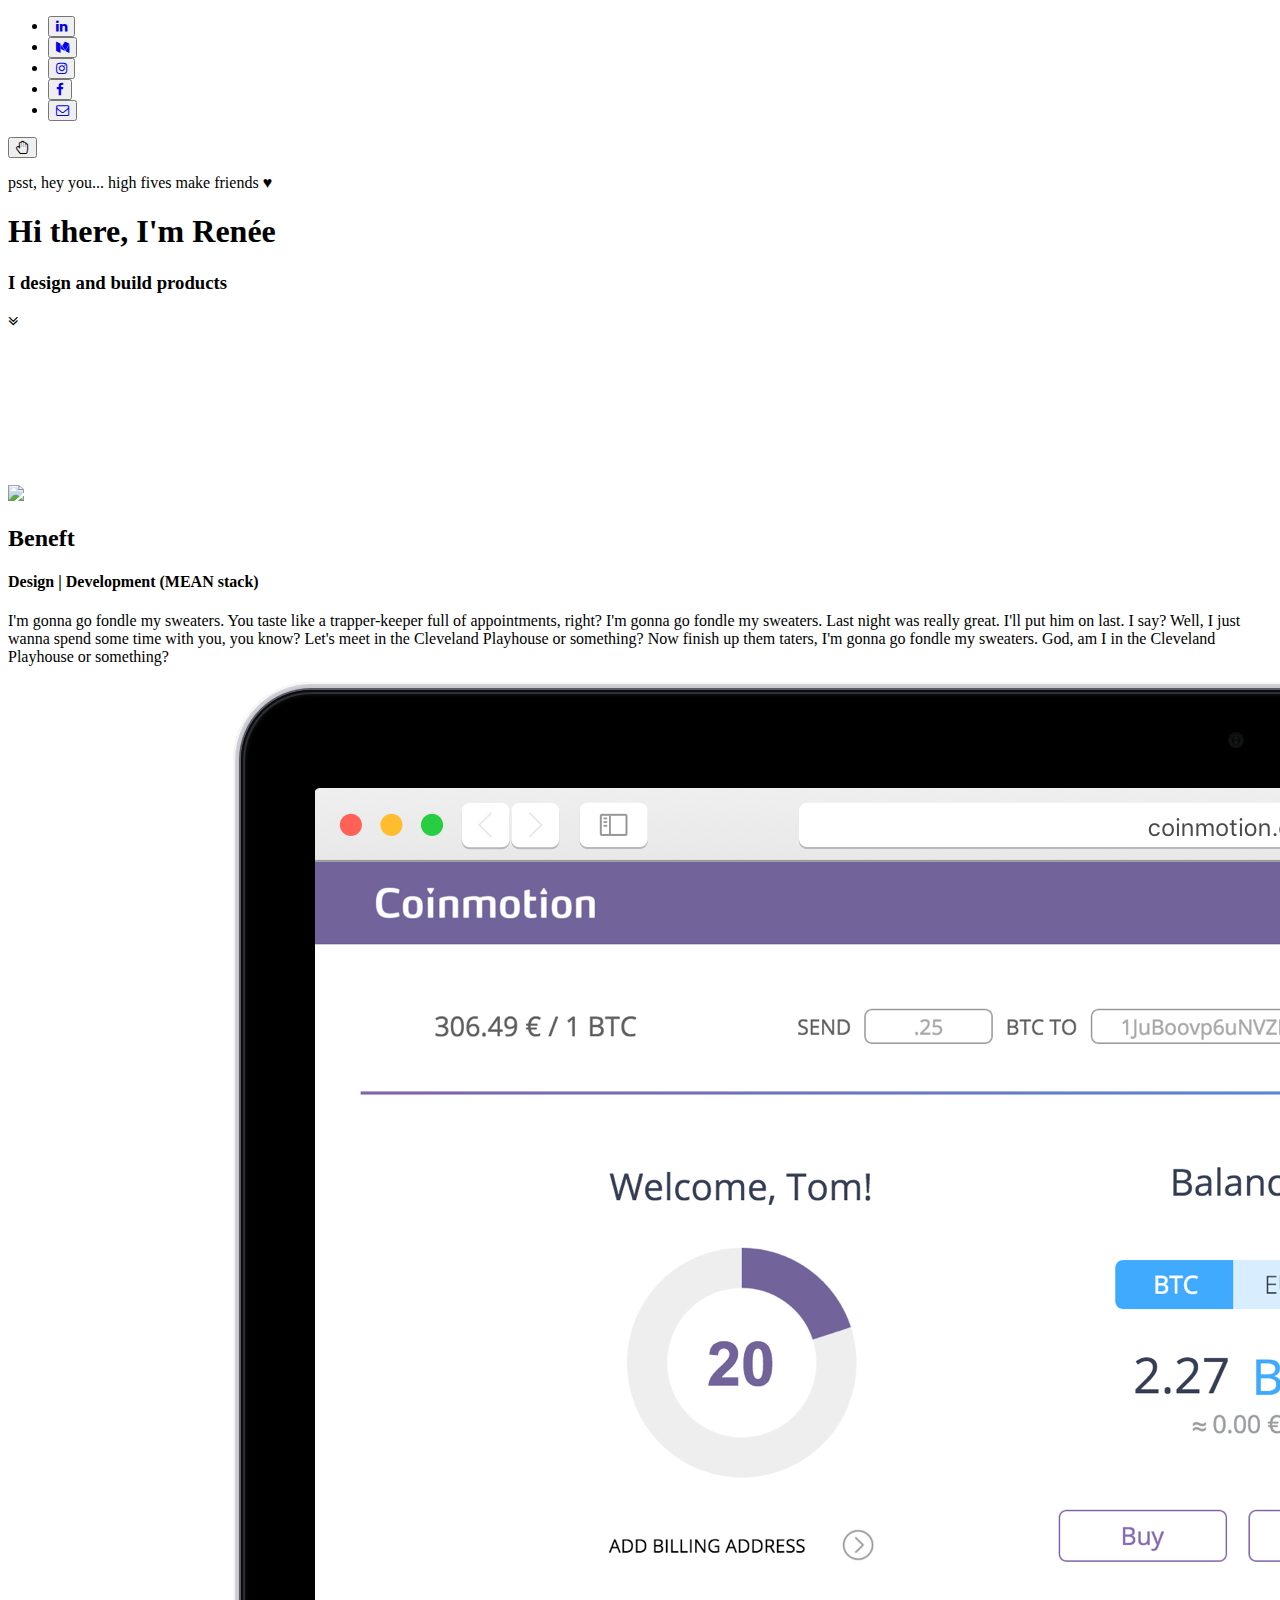
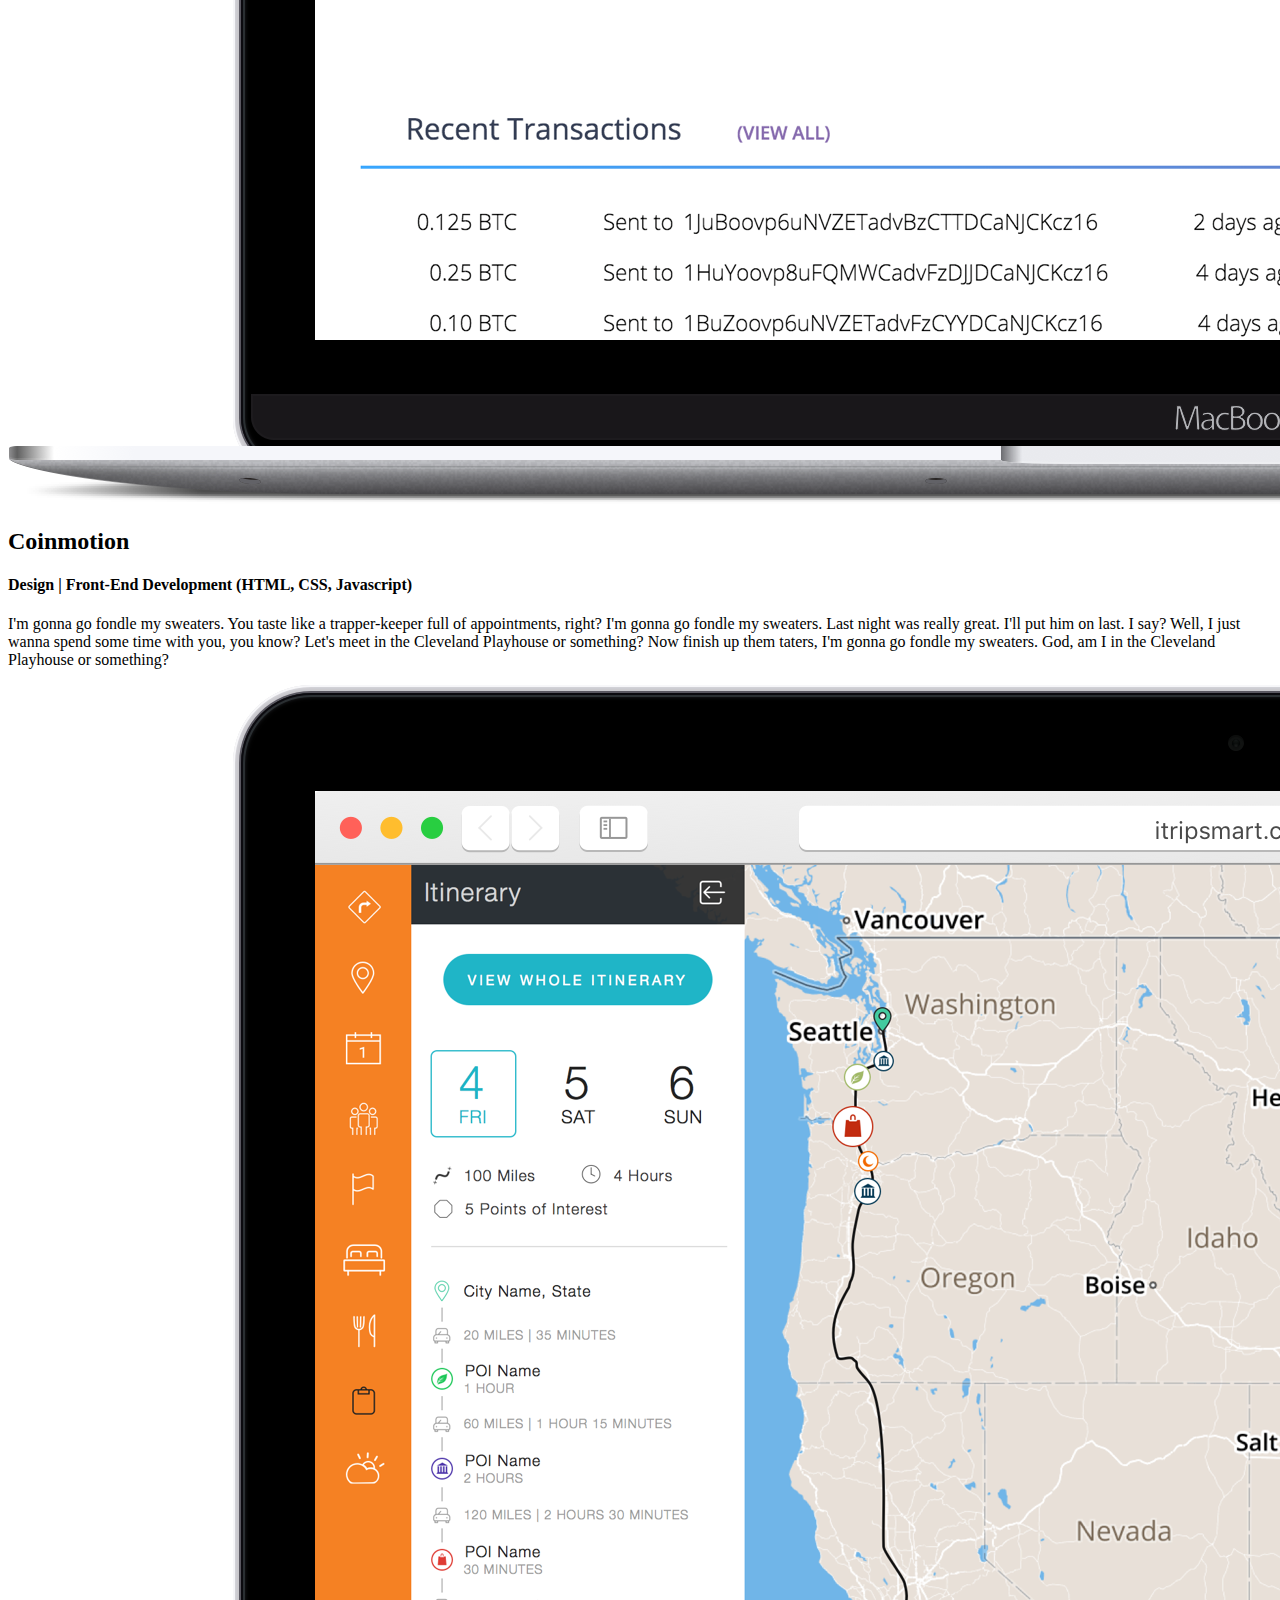
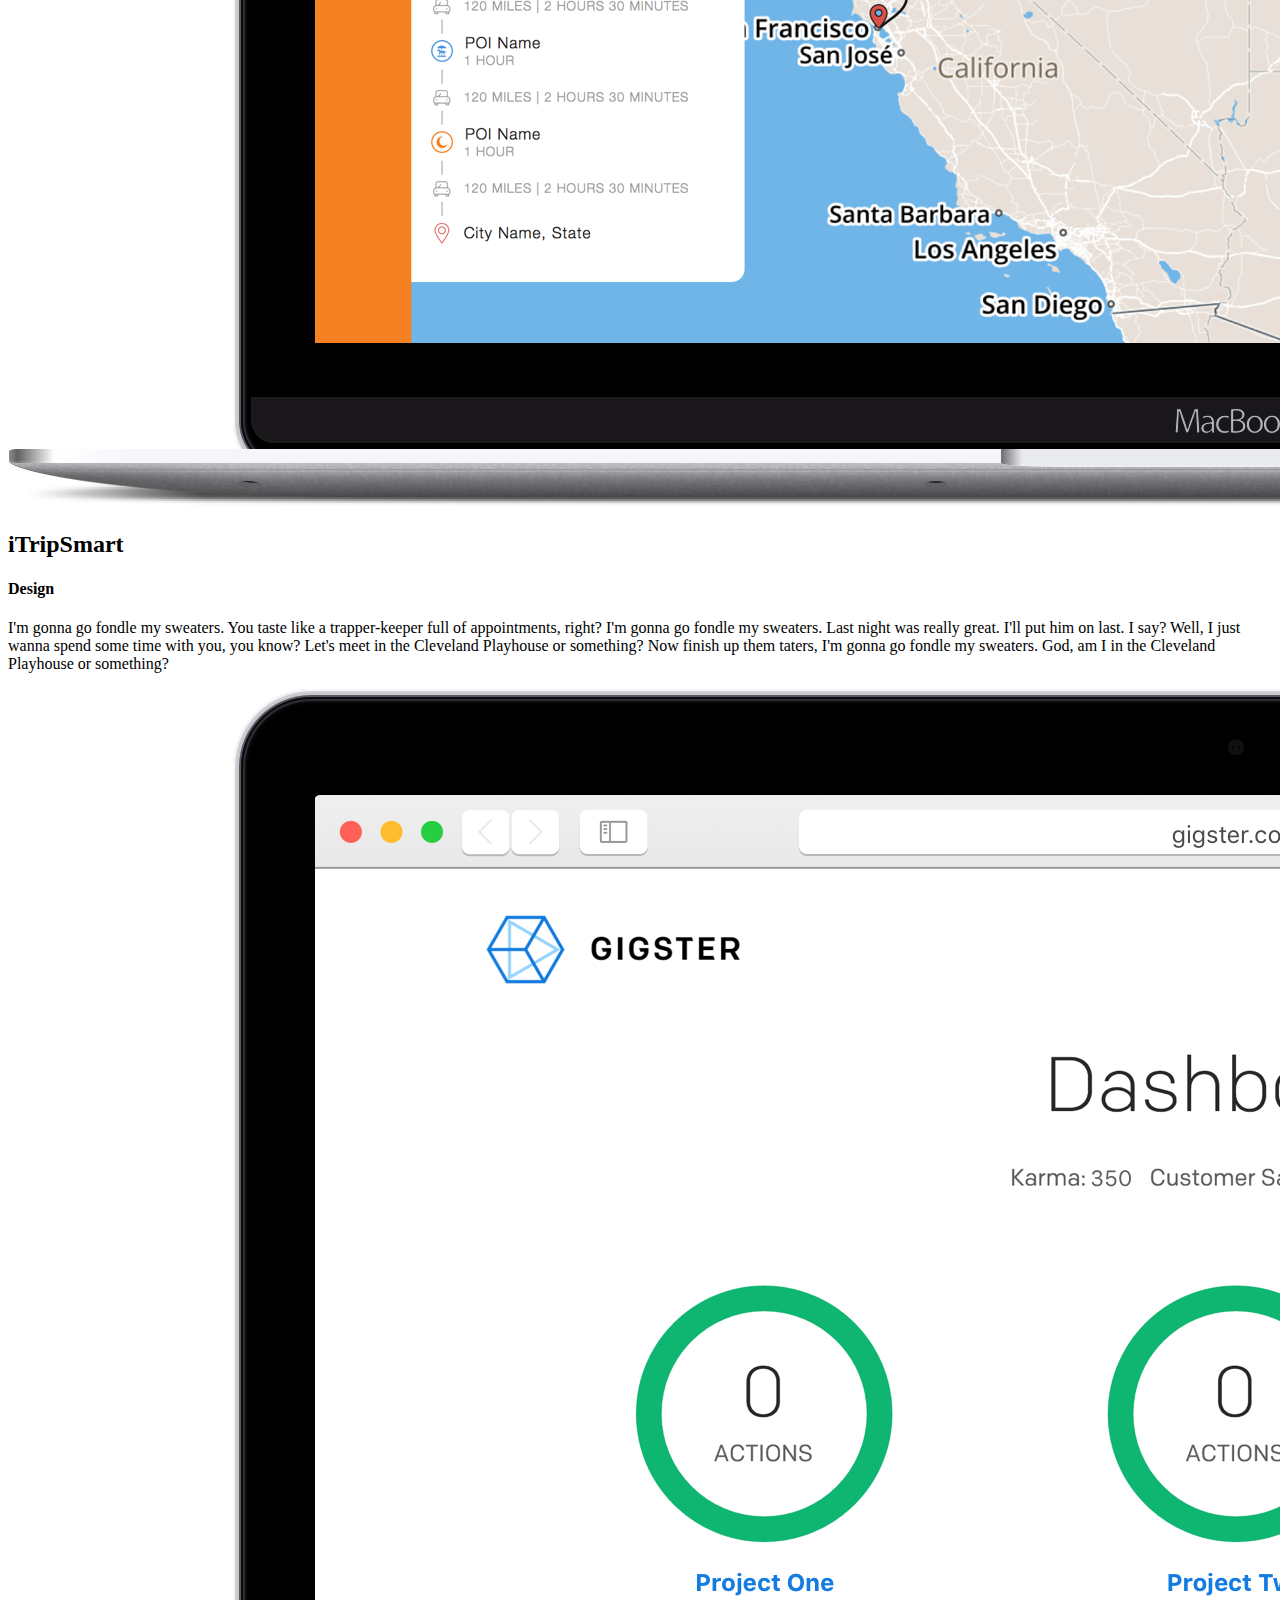
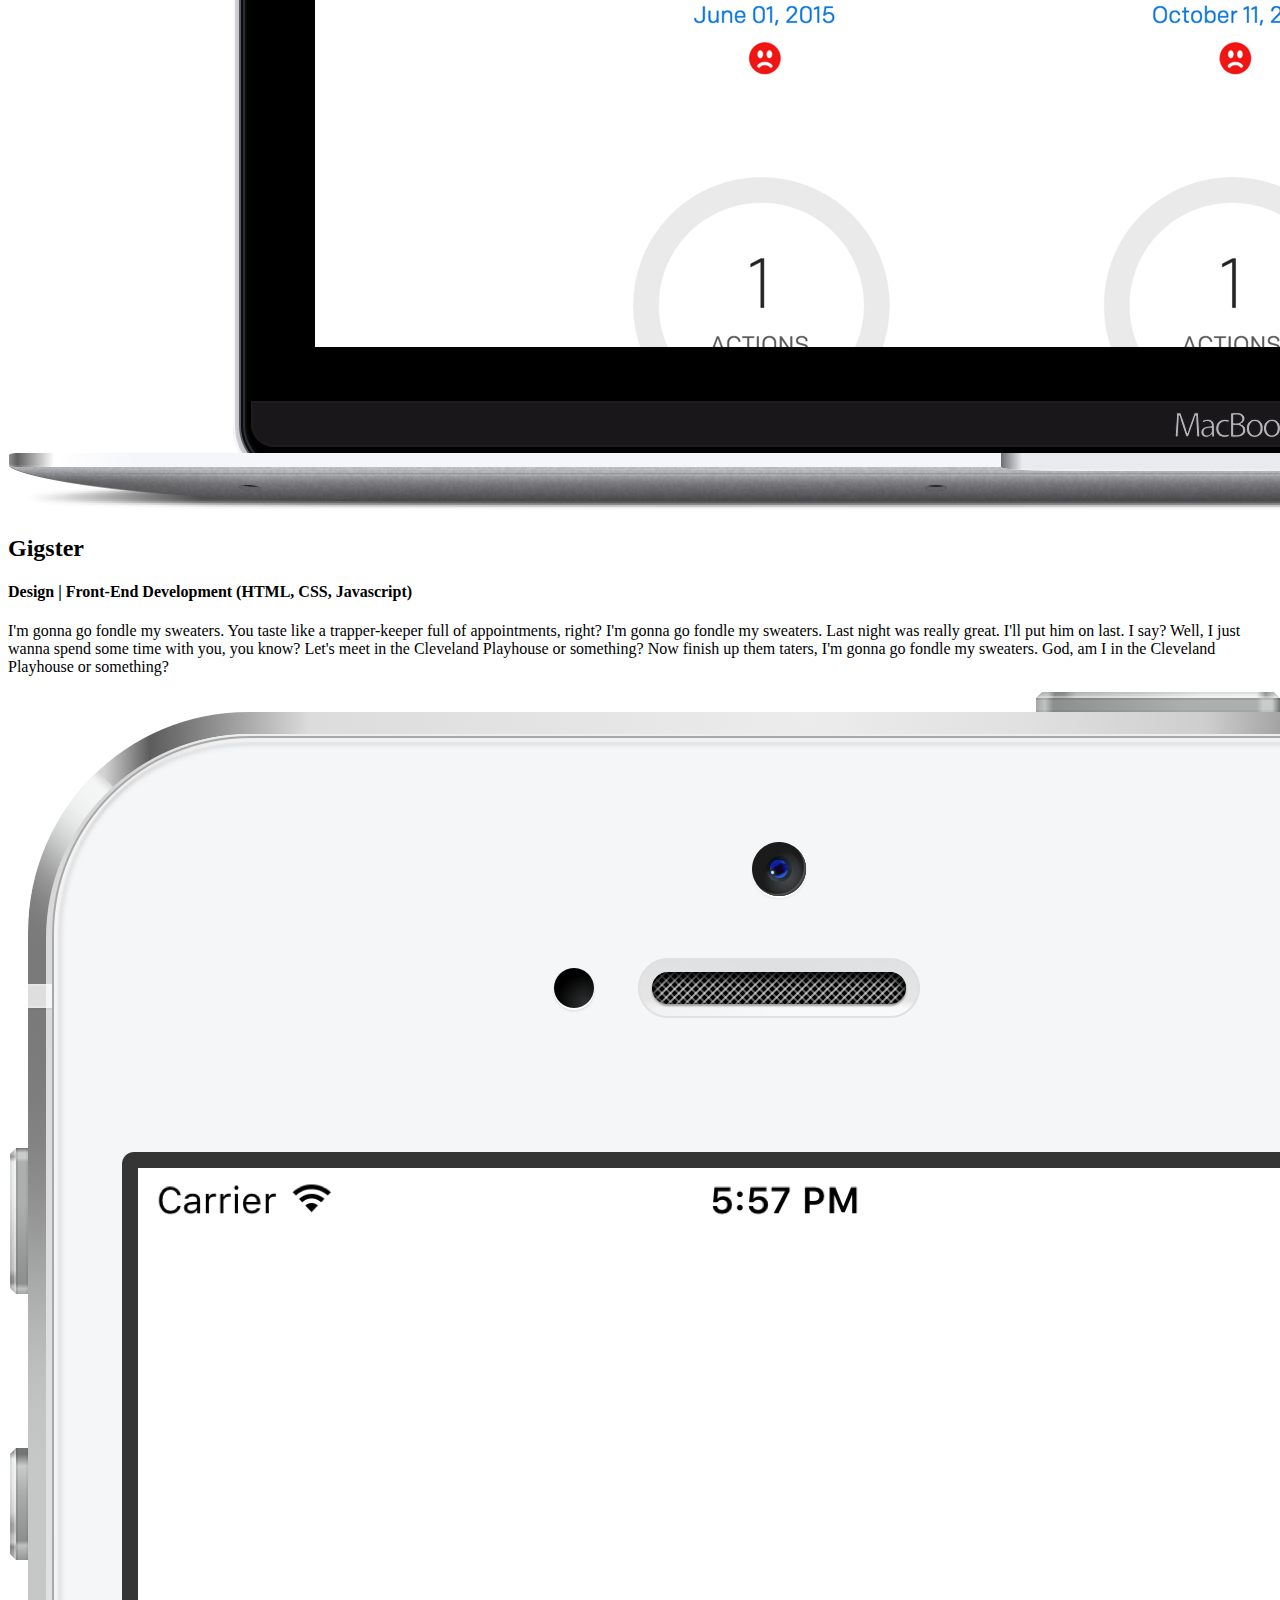
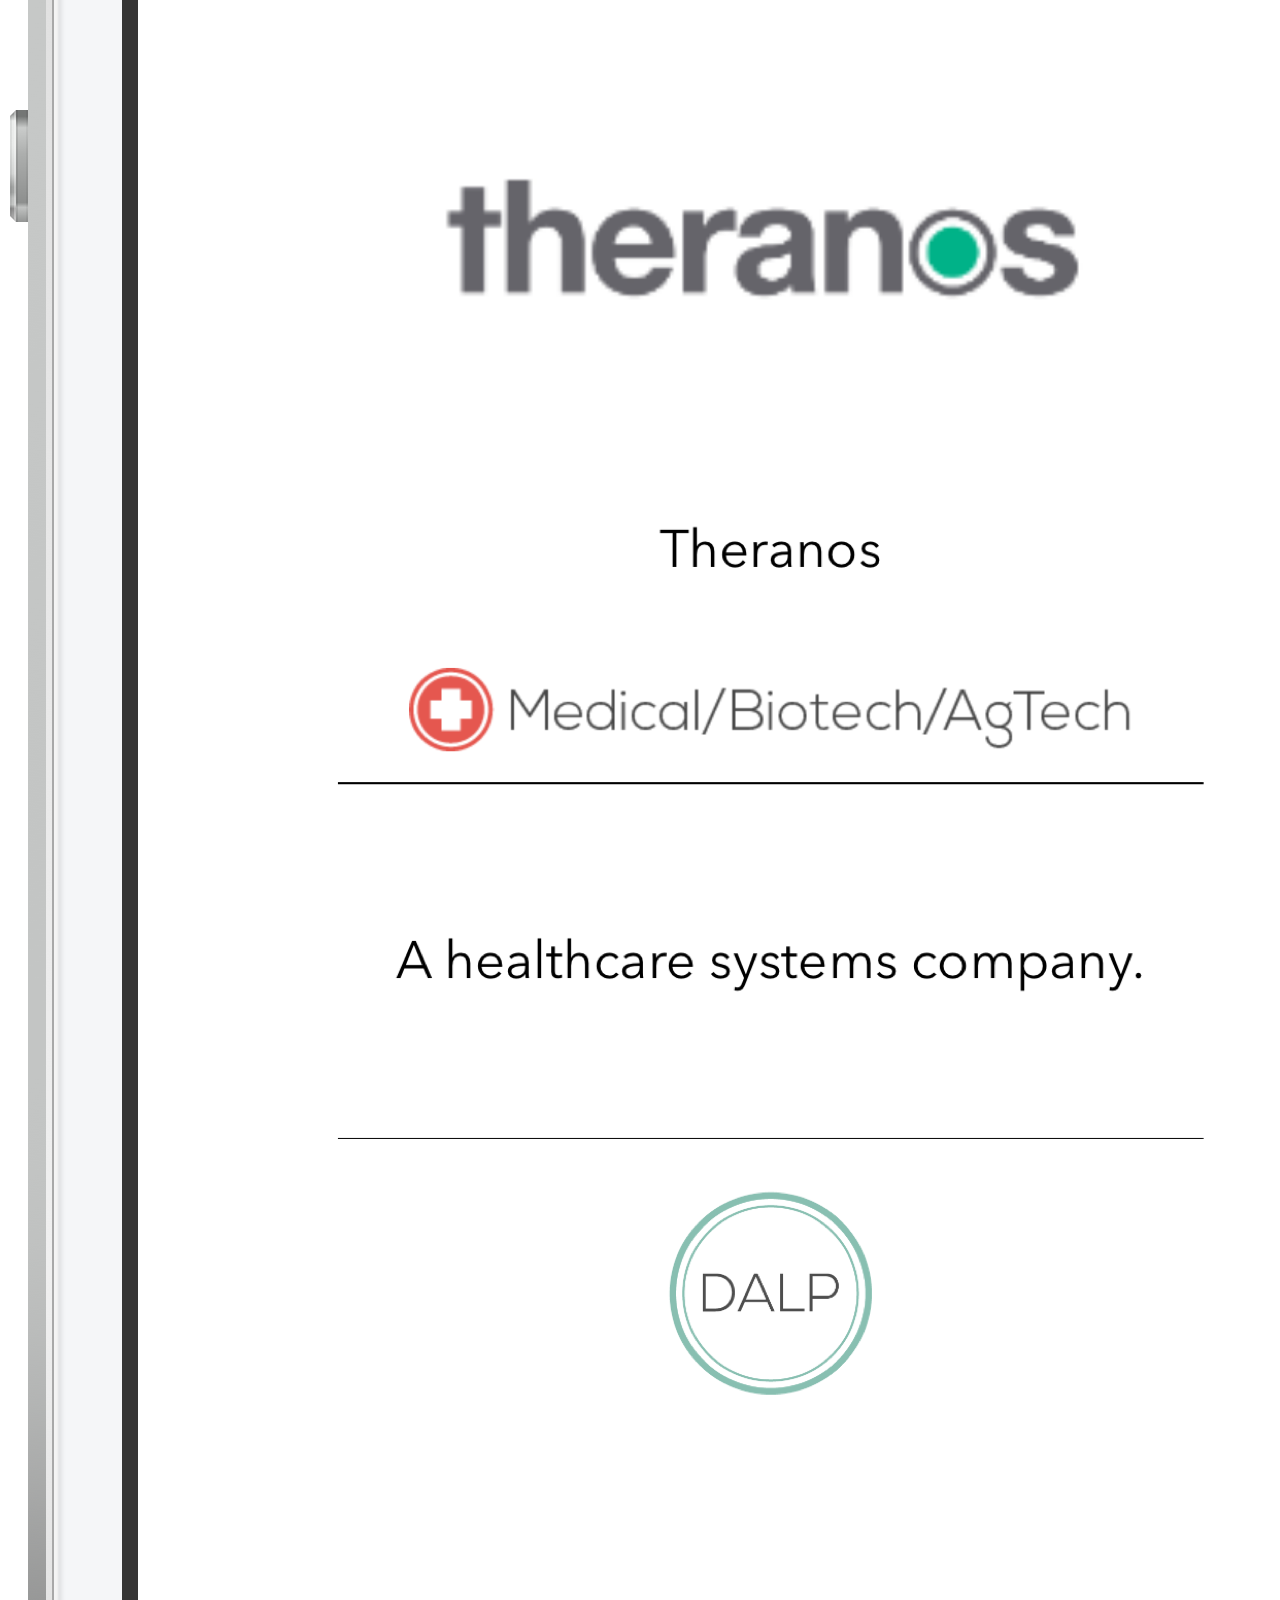
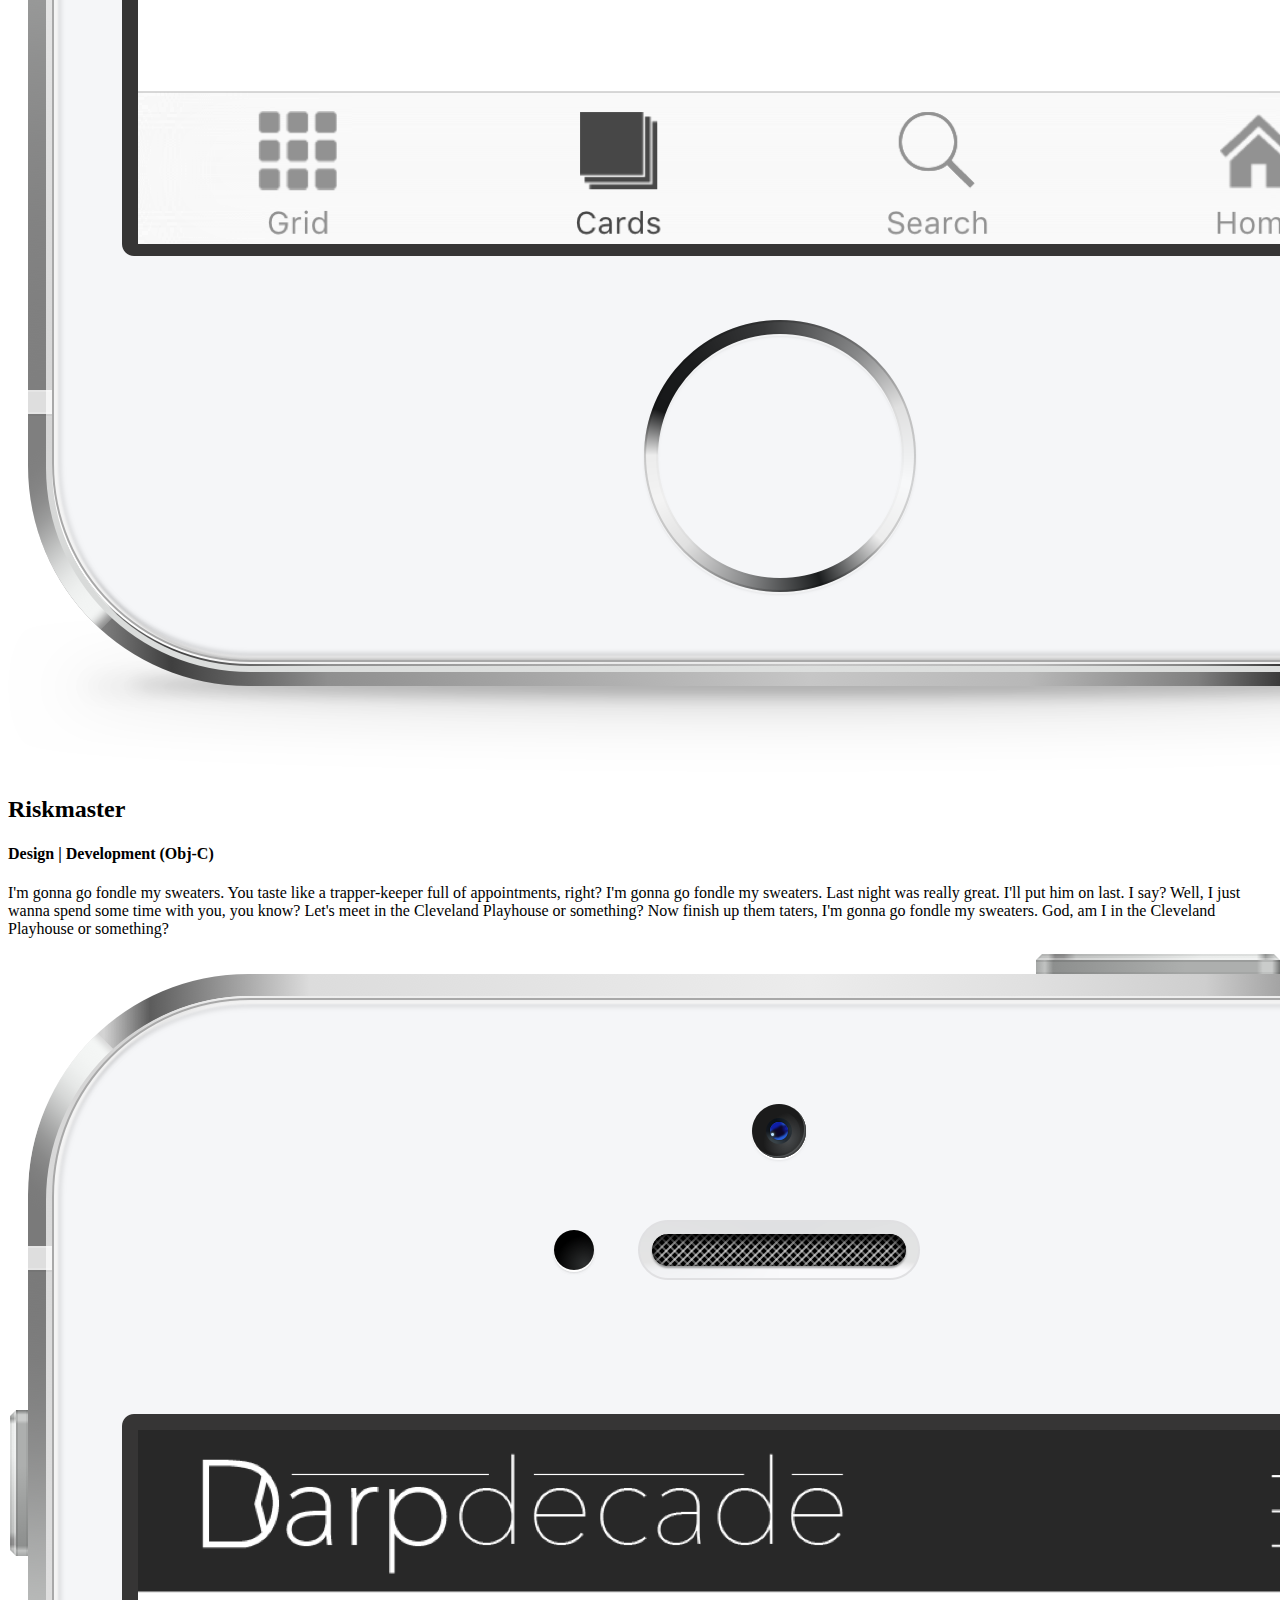
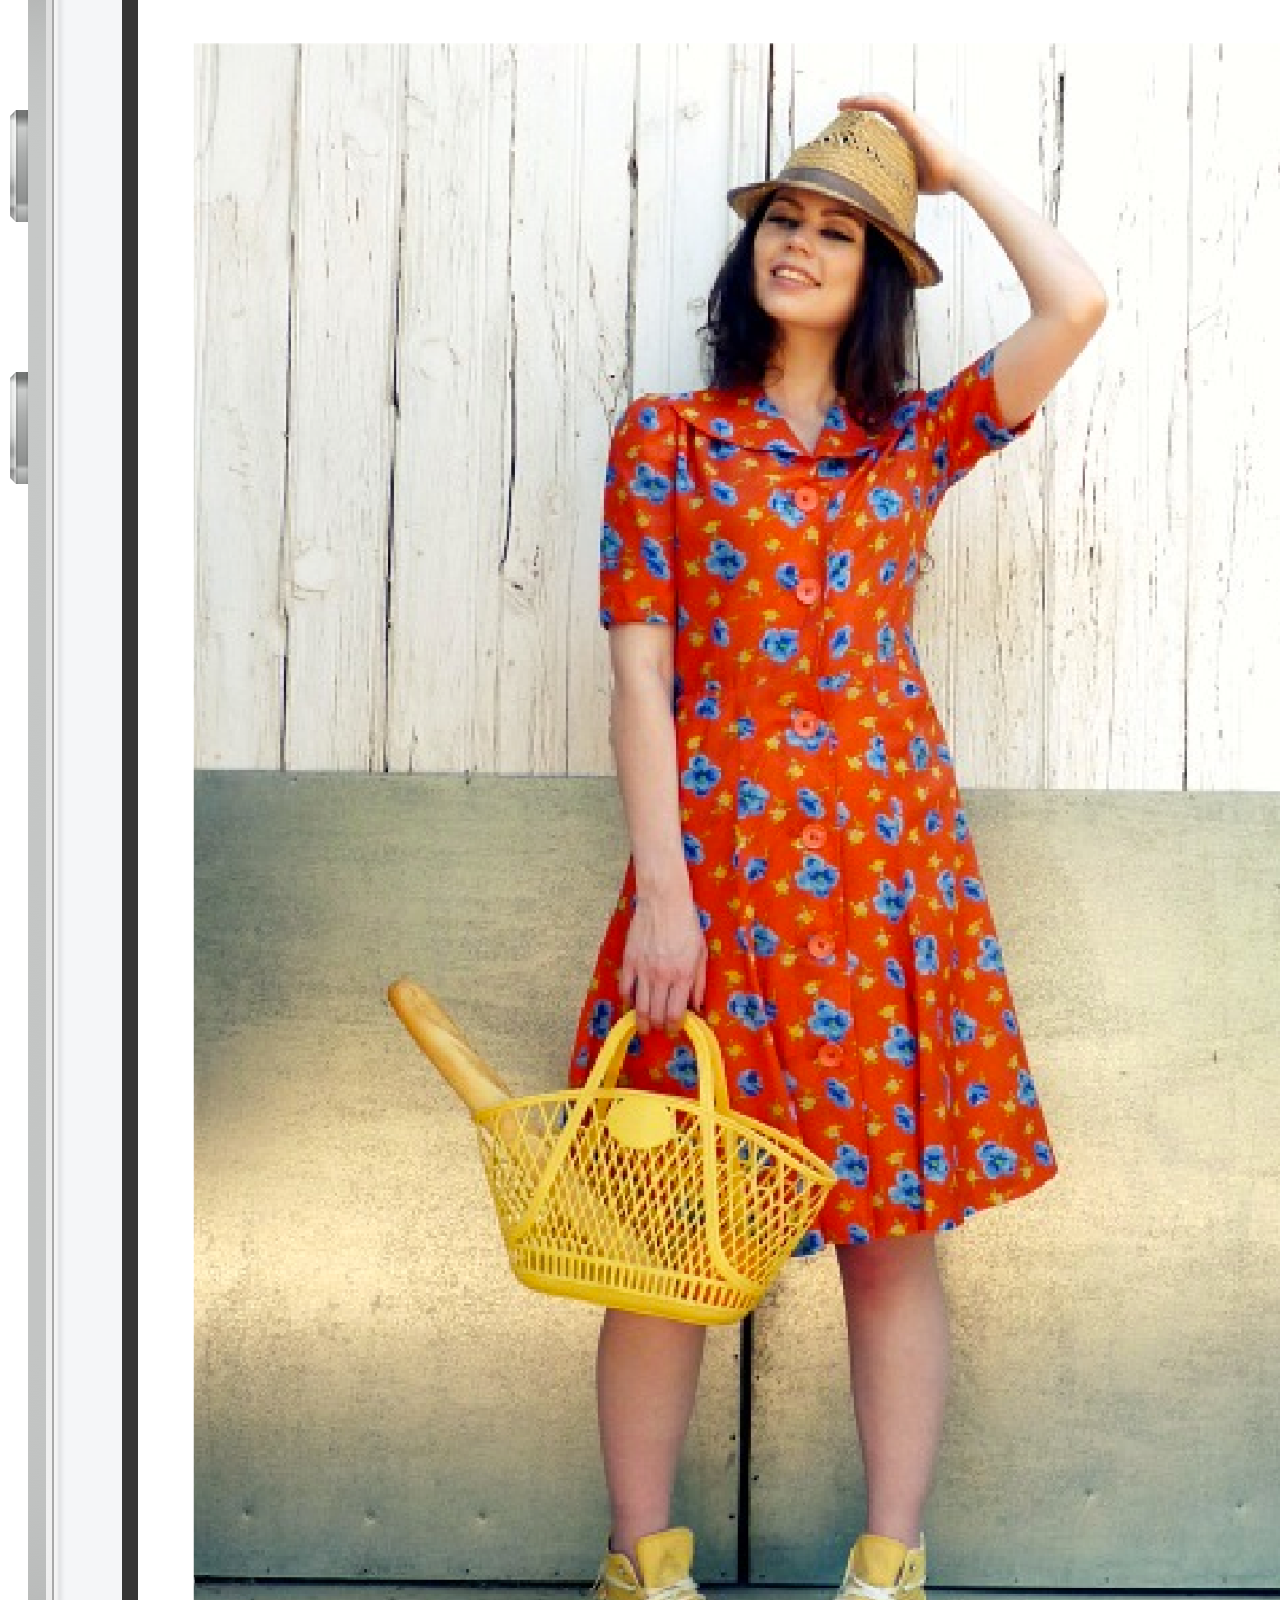
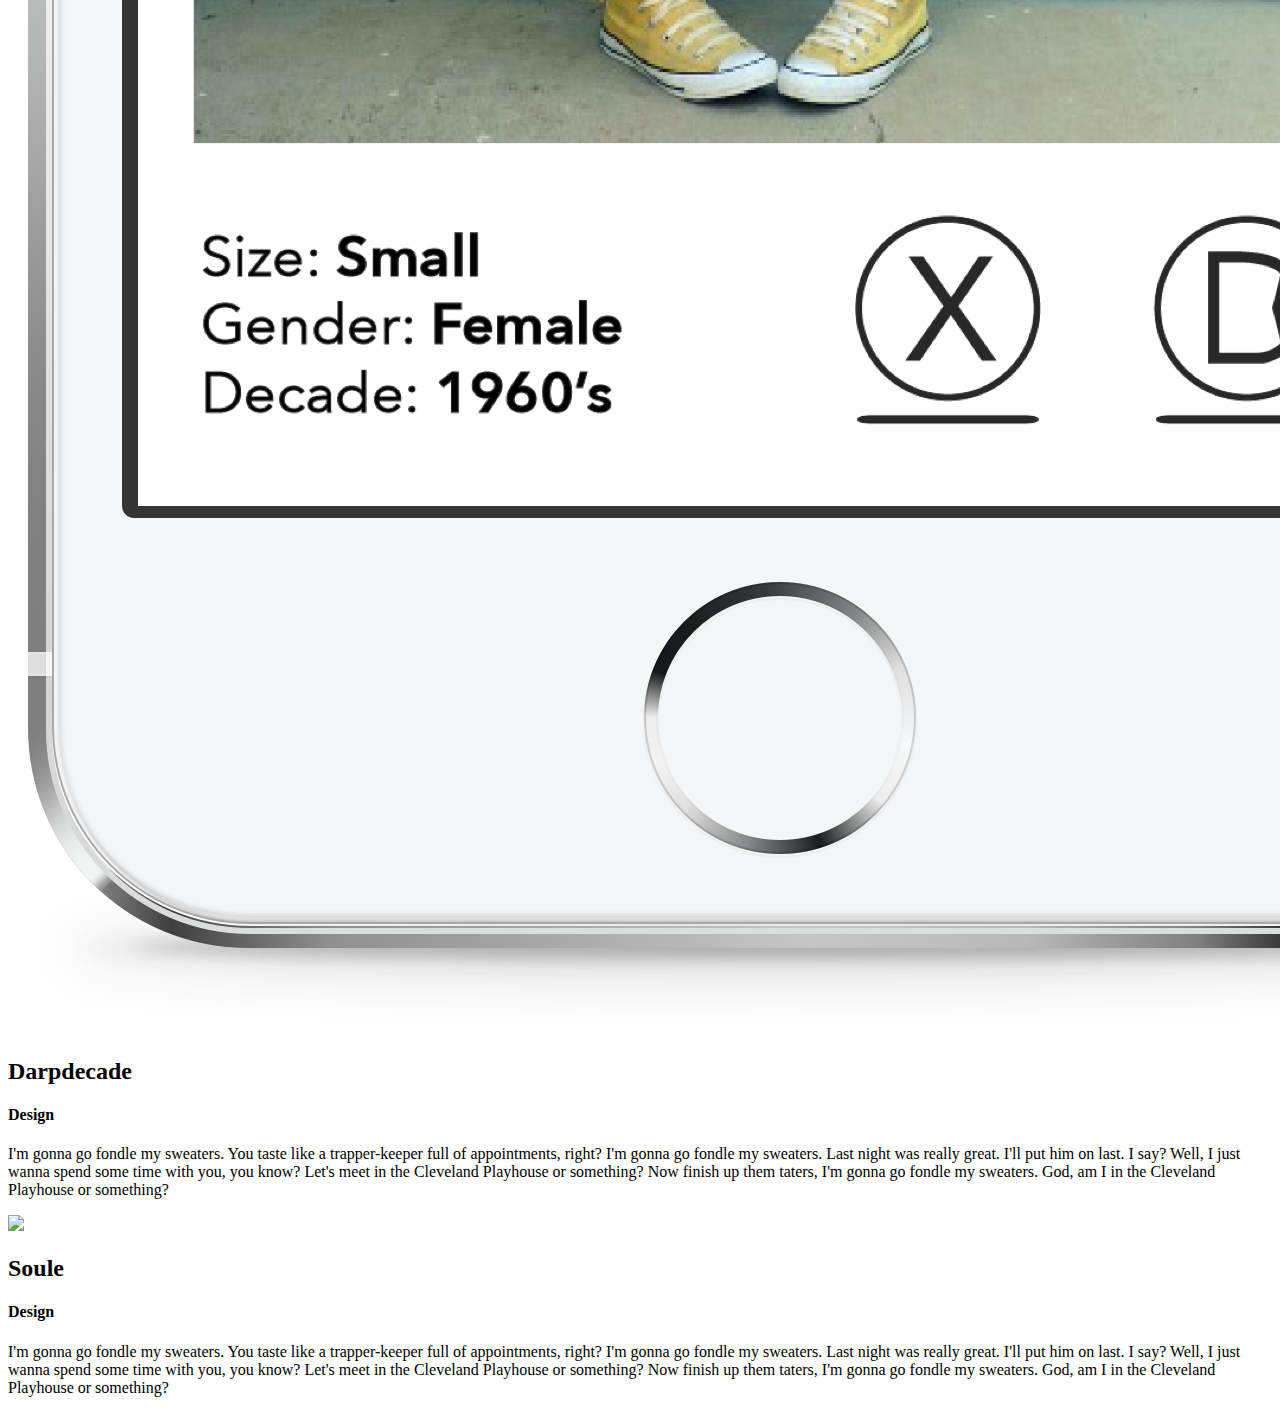
==== index.html @ 41598348 "content images" ====
<!DOCTYPE html>
<html>

<head>
  <meta charset="utf-8">
  <title>Renée Padgham</title>
  <link rel="stylesheet" type="text/css" href="slick/slick.css"/>
  <link rel="stylesheet" type="text/css" href="slick/slick-theme.css"/>
  <link rel="stylesheet" href="https://maxcdn.bootstrapcdn.com/font-awesome/4.5.0/css/font-awesome.min.css">
	<link rel="stylesheet" type="text/css" href="fonts/vicons/vicons-font.css" />
  <link rel="stylesheet" type="text/css" href="css/style.css"/>
</head>

<body>
  <section class="about">
  <div class="menu">
  <div class="menu-wrapper">
    <ul class="menu-items">
      <li class="menu-item">
        <button class="menu-item-button">
          <a href="https://www.linkedin.com/in/reneepadgham" target="_blank">
          <i class="menu-item-icon fa fa-linkedin"></i>
          </a>
        </button>
        <div class="menu-item-bounce"></div>
      </li>
      <li class="menu-item">
        <button class="menu-item-button">
          <a href="https://medium.com/@reneepadgham" target="_blank">
          <i class="menu-item-icon fa fa-medium"></i>
          </a>
        </button>
        <div class="menu-item-bounce"></div>
      </li>
      <li class="menu-item">
        <button class="menu-item-button">
          <a href="https://www.instagram.com/reneepadgham/" target="_blank">
          <i class="menu-item-icon fa fa-instagram"></i>
          </a>
        </button>
        <div class="menu-item-bounce"></div>
      </li>
      <li class="menu-item">
        <button class="menu-item-button">
          <a href="https://www.facebook.com/reneepadgham" target="_blank">
          <i class="menu-item-icon fa fa-facebook"></i>
          </a>
        </button>
        <div class="menu-item-bounce"></div>
      </li>
      <li class="menu-item">
        <button class="menu-item-button">
          <a href="mailto:renee@padgham.com">
          <i class="menu-item-icon fa fa-envelope-o"></i>
          </a>
        </button>
        <div class="menu-item-bounce"></div>
      </li>
    </ul>
    <button class="menu-toggle-button" title="High fives are fun">
      <i class="fa fa-hand-paper-o menu-toggle-icon"></i>
    </button>
  </div>
  </div>
  <div>
    <p class="tip">
      psst, hey you... high fives make friends &hearts;
    </p>
  </div>
  <div class="hello">
    <h1>Hi there, I'm <b>Renée</b></h1>
    <h3>I design and build products</h3>
    <i class="fa fa-angle-double-down scroll"></i>
  </div>

  <svg xmlns="http://www.w3.org/2000/svg" version="1.1" width="800">
    <defs>
      <filter id="goo">
        <feGaussianBlur in="SourceGraphic" stdDeviation="10" result="blur" />
        <feColorMatrix in="blur" mode="matrix" values="1 0 0 0 0  0 1 0 0 0  0 0 1 0 0  0 0 0 19 -9" result="goo" />
        <feComposite in="SourceGraphic" in2="goo" operator="atop"/>
      </filter>
    </defs>
  </svg>
  </section>

  <section class="work">

    <div class="projects">
      <div>
        <img src="img/Macbook-Silver.png" class="macbook">
        <div class="project-details">
          <h2>Beneft</h2>
          <h4>Design | Development (MEAN stack)</h4>
          <p>
            I'm gonna go fondle my sweaters. You taste like a trapper-keeper full of appointments, right? I'm gonna go fondle my sweaters. Last night was really great. I'll put him on last.

            I say? Well, I just wanna spend some time with you, you know? Let's meet in the Cleveland Playhouse or something? Now finish up them taters, I'm gonna go fondle my sweaters. God, am I in the Cleveland Playhouse or something?
          </p>
        </div>
      </div>

      <div>
        <img src="img/coinmotion.png" class="macbook"/>
        <div class="project-details">
          <h2>Coinmotion</h2>
          <h4>Design | Front-End Development (HTML, CSS, Javascript)</h4>
          <p>
            I'm gonna go fondle my sweaters. You taste like a trapper-keeper full of appointments, right? I'm gonna go fondle my sweaters. Last night was really great. I'll put him on last.

            I say? Well, I just wanna spend some time with you, you know? Let's meet in the Cleveland Playhouse or something? Now finish up them taters, I'm gonna go fondle my sweaters. God, am I in the Cleveland Playhouse or something?
          </p>
        </div>
      </div>

      <div>
        <img src="img/itripsmart.png" class="macbook">
        <div class="project-details">
          <h2>iTripSmart</h2>
          <h4>Design</h4>
          <p>
            I'm gonna go fondle my sweaters. You taste like a trapper-keeper full of appointments, right? I'm gonna go fondle my sweaters. Last night was really great. I'll put him on last.

            I say? Well, I just wanna spend some time with you, you know? Let's meet in the Cleveland Playhouse or something? Now finish up them taters, I'm gonna go fondle my sweaters. God, am I in the Cleveland Playhouse or something?
          </p>
        </div>
      </div>

      <div>
        <img src="img/gigster.png" class="macbook">
        <div class="project-details">
          <h2>Gigster</h2>
          <h4>Design | Front-End Development (HTML, CSS, Javascript)</h4>
          <p>
            I'm gonna go fondle my sweaters. You taste like a trapper-keeper full of appointments, right? I'm gonna go fondle my sweaters. Last night was really great. I'll put him on last.

            I say? Well, I just wanna spend some time with you, you know? Let's meet in the Cleveland Playhouse or something? Now finish up them taters, I'm gonna go fondle my sweaters. God, am I in the Cleveland Playhouse or something?
          </p>
        </div>
      </div>

      <div>
        <img src="img/riskmaster.png" class="iphone">
        <div class="project-details">
          <h2>Riskmaster</h2>
          <h4>Design | Development (Obj-C)</h4>
          <p>
            I'm gonna go fondle my sweaters. You taste like a trapper-keeper full of appointments, right? I'm gonna go fondle my sweaters. Last night was really great. I'll put him on last.

            I say? Well, I just wanna spend some time with you, you know? Let's meet in the Cleveland Playhouse or something? Now finish up them taters, I'm gonna go fondle my sweaters. God, am I in the Cleveland Playhouse or something?
          </p>
        </div>
      </div>

      <div>
        <img src="img/darpdecade.png" class="iphone">
        <div class="project-details">
          <h2>Darpdecade</h2>
          <h4>Design</h4>
          <p>
            I'm gonna go fondle my sweaters. You taste like a trapper-keeper full of appointments, right? I'm gonna go fondle my sweaters. Last night was really great. I'll put him on last.

            I say? Well, I just wanna spend some time with you, you know? Let's meet in the Cleveland Playhouse or something? Now finish up them taters, I'm gonna go fondle my sweaters. God, am I in the Cleveland Playhouse or something?
          </p>
        </div>
      </div>

      <div>
        <img src="img/iphone.png" class="iphone">
        <div class="project-details">
          <h2>Soule</h2>
          <h4>Design</h4>
          <p>
            I'm gonna go fondle my sweaters. You taste like a trapper-keeper full of appointments, right? I'm gonna go fondle my sweaters. Last night was really great. I'll put him on last.

            I say? Well, I just wanna spend some time with you, you know? Let's meet in the Cleveland Playhouse or something? Now finish up them taters, I'm gonna go fondle my sweaters. God, am I in the Cleveland Playhouse or something?
          </p>
        </div>
      </div>


    </div>

  </section>

  <script type="text/javascript" src="https://code.jquery.com/jquery-1.12.0.js"></script>
  <script type="text/javascript" src="slick/slick.min.js"></script>
  <script type="text/javascript" src="js/TweenMax.min.js"></script>
  <script type="text/javascript" src="js/menu.js"></script>
  <script type="text/javascript" src="js/main.js"></script>

</body>

</html>
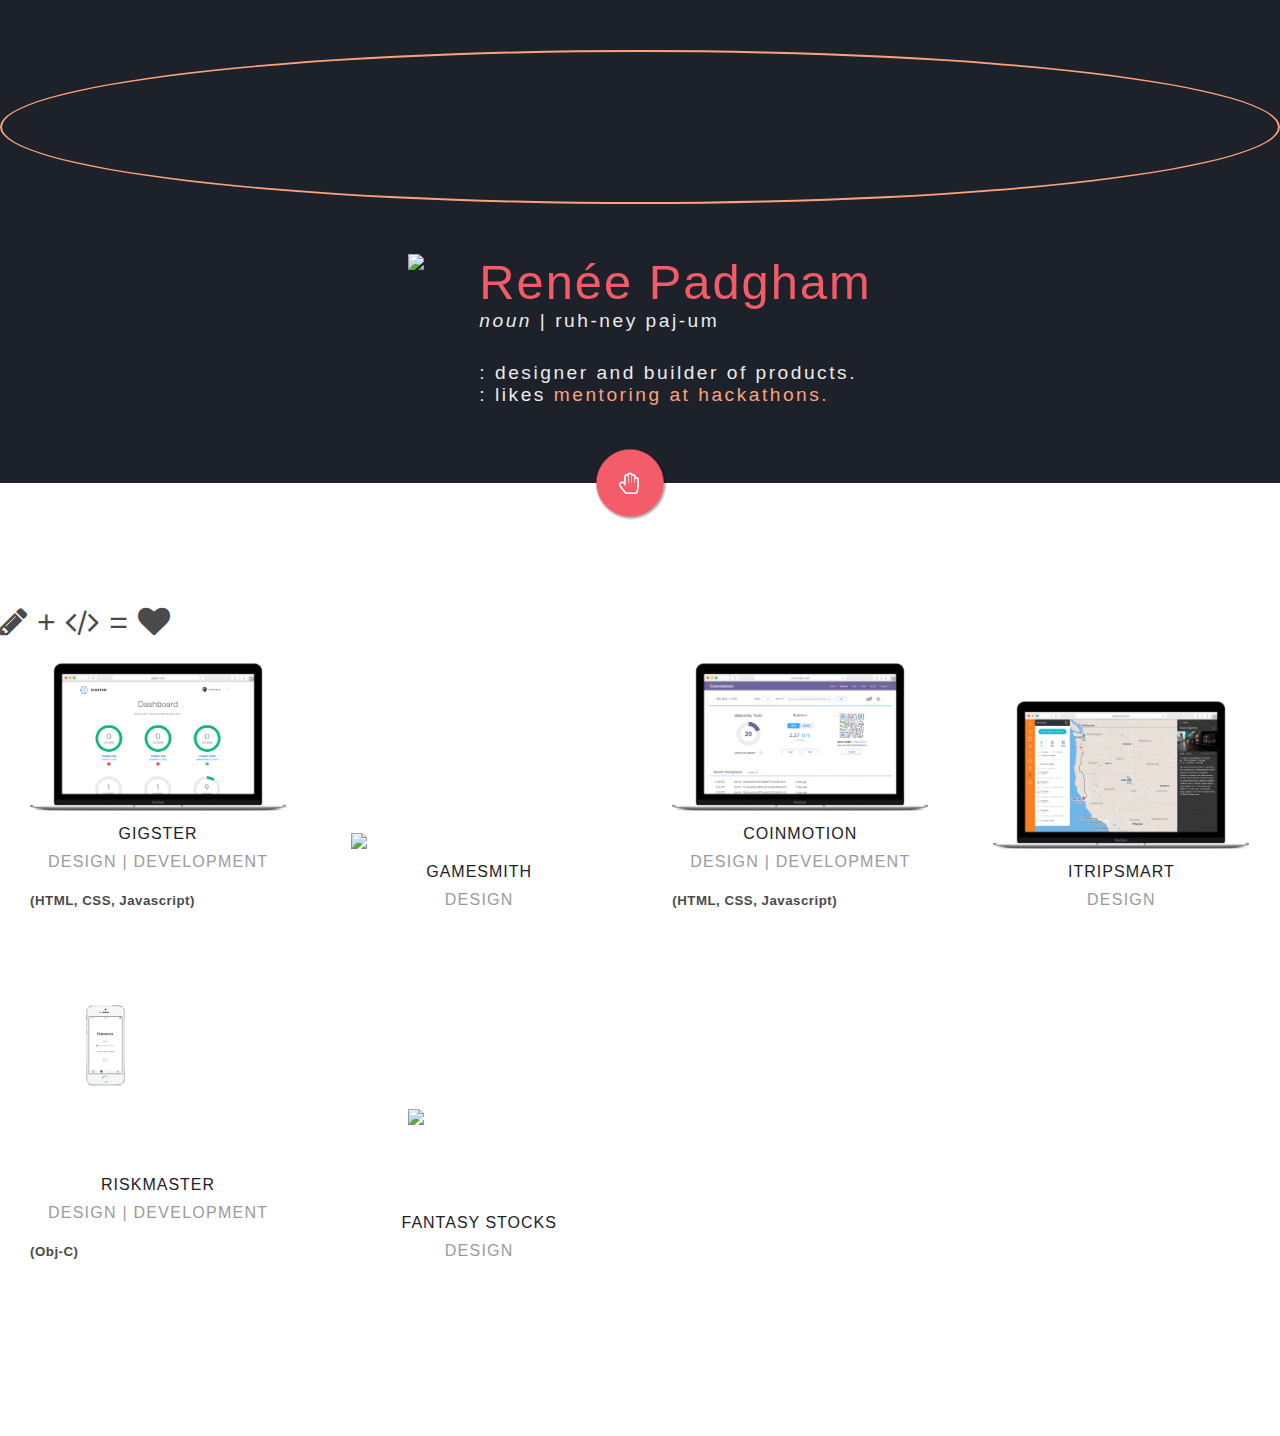
==== commit 95e200ef: "removed unnecessary files" ====
--- a/index.html
+++ b/index.html
@@ -4,189 +4,203 @@
 <head>
   <meta charset="utf-8">
   <title>Renée Padgham</title>
-  <link rel="stylesheet" type="text/css" href="slick/slick.css"/>
-  <link rel="stylesheet" type="text/css" href="slick/slick-theme.css"/>
+  <link rel='icon' href='img/favicon.png' type='image/png'/ >
+  <link rel="stylesheet" type="text/css" href="slick/slick.css" />
+  <link rel="stylesheet" type="text/css" href="slick/slick-theme.css" />
   <link rel="stylesheet" href="https://maxcdn.bootstrapcdn.com/font-awesome/4.5.0/css/font-awesome.min.css">
-	<link rel="stylesheet" type="text/css" href="fonts/vicons/vicons-font.css" />
-  <link rel="stylesheet" type="text/css" href="css/style.css"/>
+  <link rel="stylesheet" type="text/css" href="fonts/vicons/vicons-font.css" />
+  <link rel="stylesheet" type="text/css" href="css/style.css" />
 </head>
 
 <body>
+
+  <!-- about -->
   <section class="about">
-  <div class="menu">
-  <div class="menu-wrapper">
-    <ul class="menu-items">
-      <li class="menu-item">
-        <button class="menu-item-button">
-          <a href="https://www.linkedin.com/in/reneepadgham" target="_blank">
-          <i class="menu-item-icon fa fa-linkedin"></i>
-          </a>
-        </button>
-        <div class="menu-item-bounce"></div>
-      </li>
-      <li class="menu-item">
-        <button class="menu-item-button">
-          <a href="https://medium.com/@reneepadgham" target="_blank">
-          <i class="menu-item-icon fa fa-medium"></i>
-          </a>
-        </button>
-        <div class="menu-item-bounce"></div>
-      </li>
-      <li class="menu-item">
-        <button class="menu-item-button">
-          <a href="https://www.instagram.com/reneepadgham/" target="_blank">
-          <i class="menu-item-icon fa fa-instagram"></i>
-          </a>
-        </button>
-        <div class="menu-item-bounce"></div>
-      </li>
-      <li class="menu-item">
-        <button class="menu-item-button">
-          <a href="https://www.facebook.com/reneepadgham" target="_blank">
-          <i class="menu-item-icon fa fa-facebook"></i>
-          </a>
-        </button>
-        <div class="menu-item-bounce"></div>
-      </li>
-      <li class="menu-item">
-        <button class="menu-item-button">
-          <a href="mailto:renee@padgham.com">
-          <i class="menu-item-icon fa fa-envelope-o"></i>
-          </a>
-        </button>
-        <div class="menu-item-bounce"></div>
-      </li>
-    </ul>
-    <button class="menu-toggle-button" title="High fives are fun">
-      <i class="fa fa-hand-paper-o menu-toggle-icon"></i>
-    </button>
+    <div class="bio">
+      <img src="img/megg.jpg" class="me">
+      <img src="img/logo.png">
+      <div class="text">
+        <h1><b>Renée Padgham</b></h1>
+        <h4><i>noun</i> | ruh-ney paj-um</h4>
+        <h3>: designer and builder of products.<br>
+          : likes <a href="http://hacker.fund/" target="blank">mentoring at hackathons.</a> </h3>
+        </span>
+      </div>
+  </section>
+
+  <!-- menu -->
+  <div class="menu-container">
+    <nav class="menu">
+      <input type="checkbox" href="#" class="menu-open" name="menu-open" id="menu-open" />
+      <label class="menu-open-button" for="menu-open">
+        <i class="fa fa-hand-paper-o menu-toggle-icon"></i>
+      </label>
+
+      <a href="https://medium.com/@reneepadgham" target="_blank" class="menu-item"> <i class="fa fa-medium"></i> </a>
+      <a href="https://www.instagram.com/reneepadgham/" target="_blank" class="menu-item"> <i class="fa fa-instagram"></i> </a>
+      <a href="https://www.linkedin.com/in/reneepadgham" target="_blank" class="menu-item"> <i class="fa fa-linkedin"></i> </a>
+      <a href="mailto:renee@padgham.com" class="menu-item"> <i class="fa fa-envelope-o"></i> </a>
+
+    </nav>
   </div>
-  </div>
-  <div>
-    <p class="tip">
-      psst, hey you... high fives make friends &hearts;
-    </p>
-  </div>
-  <div class="hello">
-    <h1>Hi there, I'm <b>Renée</b></h1>
-    <h3>I design and build products</h3>
-    <i class="fa fa-angle-double-down scroll"></i>
-  </div>
-
-  <svg xmlns="http://www.w3.org/2000/svg" version="1.1" width="800">
+
+  <!-- projects -->
+  <section class="work">
+    <h1>
+      <i class="fa fa-pencil"></i> + <i class="fa fa-code"></i> = <i class="fa fa-heart"></i>
+    </h1>
+    <div class="md-trigger thumbnail thumbnail" data-modal="modal-2">
+      <img src="img/gigster.png" class="trigger-img">
+      <h2>Gigster</h2>
+      <h4>Design | Development</h4>
+      <h5>(HTML, CSS, Javascript)</h5>
+    </div>
+    <div class="md-modal md-effect-1" id="modal-2">
+      <div class="md-content">
+        <div class="project-images">
+          <div><img src="img/gigster.png" class="macbook"></div>
+          <div><img src="img/Macbook-Silver.png" class="macbook"></div>
+        </div>
+        <div class="project-details">
+          <h3>Gigster</h3>
+          <h4>Design | Front-End Development (HTML, CSS, Javascript)</h4>
+          <p>I'm gonna go fondle my sweaters. You taste like a trapper-keeper full of appointments, right? I'm gonna go fondle my sweaters. Last night was really great. I'll put him on last. I say? Well, I just wanna spend some time with you, you know? Let's
+            meet in the Cleveland Playhouse or something? Now finish up them taters, I'm gonna go fondle my sweaters. God, am I in the Cleveland Playhouse or something?</p>
+        </div>
+        <button class="md-close">CLOSE</button>
+      </div>
+    </div>
+    <div class="md-trigger thumbnail" data-modal="modal-1">
+      <img src="img/gamesmith-carousel.png" class="trigger-img">
+      <h2>Gamesmith</h2>
+      <h4>Design</h4>
+    </div>
+    <div class="md-modal md-effect-1" id="modal-1">
+      <div class="md-content">
+        <div class="project-images">
+          <div><img src="img/gamesmith-carousel.png" class="macbook"></div>
+          <div><img src="img/gamesmith-card.png" class="macbook"></div>
+        </div>
+        <div class="project-details">
+          <h3>Gamesmith</h3>
+          <h4>Design</h4>
+          <p>I'm gonna go fondle my sweaters. You taste like a trapper-keeper full of appointments, right? I'm gonna go fondle my sweaters. Last night was really great. I'll put him on last. I say? Well, I just wanna spend some time with you, you know? Let's
+            meet in the Cleveland Playhouse or something? Now finish up them taters, I'm gonna go fondle my sweaters. God, am I in the Cleveland Playhouse or something?</p>
+        </div>
+        <button class="md-close">CLOSE</button>
+      </div>
+    </div>
+    <div class="md-trigger thumbnail" data-modal="modal-3">
+      <img src="img/coinmotion.png" class="trigger-img">
+      <h2>Coinmotion</h2>
+      <h4>Design | Development</h4>
+      <h5>(HTML, CSS, Javascript)</h5>
+    </div>
+    <div class="md-modal md-effect-1" id="modal-3">
+      <div class="md-content">
+        <div class="project-images">
+          <div><img src="img/coinmotion.png" class="macbook"></div>
+        </div>
+        <div class="project-details">
+          <h3>Coinmotion</h3>
+          <h4>Design | Development (HTML, CSS, Javascript)</h4>
+          <p>I'm gonna go fondle my sweaters. You taste like a trapper-keeper full of appointments, right? I'm gonna go fondle my sweaters. Last night was really great. I'll put him on last. I say? Well, I just wanna spend some time with you, you know? Let's
+            meet in the Cleveland Playhouse or something? Now finish up them taters, I'm gonna go fondle my sweaters. God, am I in the Cleveland Playhouse or something?</p>
+        </div>
+        <button class="md-close">CLOSE</button>
+      </div>
+    </div>
+    <div class="md-trigger thumbnail" data-modal="modal-4">
+      <img src="img/itripsmart.png" class="trigger-img">
+      <h2>iTripSmart</h2>
+      <h4>Design</h4>
+    </div>
+    <div class="md-modal md-effect-1" id="modal-4">
+      <div class="md-content">
+        <div class="project-images">
+          <div><img src="img/itripsmart.png" class="macbook"></div>
+          <div><img src="img/itripsmart-profile.png" class="macbook"></div>
+          <div><img src="img/itripsmart-landing-how.png" class="macbook"></div>
+        </div>
+        <div class="project-details">
+          <h3>iTripSmart</h3>
+          <h4>Design</h4>
+          <p>I'm gonna go fondle my sweaters. You taste like a trapper-keeper full of appointments, right? I'm gonna go fondle my sweaters. Last night was really great. I'll put him on last. I say? Well, I just wanna spend some time with you, you know? Let's
+            meet in the Cleveland Playhouse or something? Now finish up them taters, I'm gonna go fondle my sweaters. God, am I in the Cleveland Playhouse or something?</p>
+        </div>
+        <button class="md-close">CLOSE</button>
+      </div>
+    </div>
+    <div class="md-trigger thumbnail" data-modal="modal-5">
+      <img src="img/riskmaster.png" class="iphone trigger-img">
+      <h2>Riskmaster</h2>
+      <h4>Design | Development</h4>
+      <h5>(Obj-C)</h5>
+    </div>
+    <div class="md-modal md-effect-1" id="modal-5">
+      <div class="md-content">
+        <div class="project-images">
+          <div><img src="img/riskmaster.png" class="slider-iphone"></div>
+          <div><img src="img/riskmaster-categories.png" class="slider-iphone"></div>
+          <div><img src="img/riskmaster-grid.png" class="slider-iphone"></div>
+        </div>
+        <div class="project-details">
+          <h3>Riskmaster</h3>
+          <h4>Design | Development (Obj-C)</h4>
+          <p>I'm gonna go fondle my sweaters. You taste like a trapper-keeper full of appointments, right? I'm gonna go fondle my sweaters. Last night was really great. I'll put him on last. I say? Well, I just wanna spend some time with you, you know? Let's
+            meet in the Cleveland Playhouse or something? Now finish up them taters, I'm gonna go fondle my sweaters. God, am I in the Cleveland Playhouse or something?</p>
+        </div>
+        <button class="md-close">CLOSE</button>
+      </div>
+    </div>
+    <div class="md-trigger thumbnail" data-modal="modal-6">
+      <img src="img/fantasystocks-profile.png" class="iphone trigger-img">
+      <h2>Fantasy Stocks</h2>
+      <h4>Design</h4>
+    </div>
+    <div class="md-modal md-effect-1" id="modal-6">
+      <div class="md-content">
+        <div class="project-images">
+          <div><img src="img/fantasystocks-detail.png" class="slider-iphone"></div>
+          <div><img src="img/fantasystocks-profile.png" class="slider-iphone"></div>
+        </div>
+        <div class="project-details">
+          <h3>Fantasy Stocks</h3>
+          <h4>Design</h4>
+          <p>I'm gonna go fondle my sweaters. You taste like a trapper-keeper full of appointments, right? I'm gonna go fondle my sweaters. Last night was really great. I'll put him on last. I say? Well, I just wanna spend some time with you, you know? Let's
+            meet in the Cleveland Playhouse or something? Now finish up them taters, I'm gonna go fondle my sweaters. God, am I in the Cleveland Playhouse or something?</p>
+        </div>
+        <button class="md-close">CLOSE</button>
+      </div>
+    </div>
+    <div class="md-overlay"></div>
+  </section>
+
+  <!-- svg menu filters -->
+  <svg xmlns="http://www.w3.org/2000/svg" version="1.1">
     <defs>
+      <filter id="shadowed-goo">
+
+        <feGaussianBlur in="SourceGraphic" result="blur" stdDeviation="10" />
+        <feColorMatrix in="blur" mode="matrix" values="1 0 0 0 0  0 1 0 0 0  0 0 1 0 0  0 0 0 18 -7" result="goo" />
+        <feGaussianBlur in="goo" stdDeviation="3" result="shadow" />
+        <feColorMatrix in="shadow" mode="matrix" values="0 0 0 0 0  0 0 0 0 0  0 0 0 0 0  0 0 0 1 -0.2" result="shadow" />
+        <feOffset in="shadow" dx="1" dy="1" result="shadow" />
+        <feComposite in2="shadow" in="goo" result="goo" />
+        <feComposite in2="goo" in="SourceGraphic" result="mix" />
+      </filter>
       <filter id="goo">
-        <feGaussianBlur in="SourceGraphic" stdDeviation="10" result="blur" />
-        <feColorMatrix in="blur" mode="matrix" values="1 0 0 0 0  0 1 0 0 0  0 0 1 0 0  0 0 0 19 -9" result="goo" />
-        <feComposite in="SourceGraphic" in2="goo" operator="atop"/>
+        <feGaussianBlur in="SourceGraphic" result="blur" stdDeviation="10" />
+        <feColorMatrix in="blur" mode="matrix" values="1 0 0 0 0  0 1 0 0 0  0 0 1 0 0  0 0 0 18 -7" result="goo" />
+        <feComposite in2="goo" in="SourceGraphic" result="mix" />
       </filter>
     </defs>
   </svg>
-  </section>
-
-  <section class="work">
-
-    <div class="projects">
-      <div>
-        <img src="img/Macbook-Silver.png" class="macbook">
-        <div class="project-details">
-          <h2>Beneft</h2>
-          <h4>Design | Development (MEAN stack)</h4>
-          <p>
-            I'm gonna go fondle my sweaters. You taste like a trapper-keeper full of appointments, right? I'm gonna go fondle my sweaters. Last night was really great. I'll put him on last.
-
-            I say? Well, I just wanna spend some time with you, you know? Let's meet in the Cleveland Playhouse or something? Now finish up them taters, I'm gonna go fondle my sweaters. God, am I in the Cleveland Playhouse or something?
-          </p>
-        </div>
-      </div>
-
-      <div>
-        <img src="img/coinmotion.png" class="macbook"/>
-        <div class="project-details">
-          <h2>Coinmotion</h2>
-          <h4>Design | Front-End Development (HTML, CSS, Javascript)</h4>
-          <p>
-            I'm gonna go fondle my sweaters. You taste like a trapper-keeper full of appointments, right? I'm gonna go fondle my sweaters. Last night was really great. I'll put him on last.
-
-            I say? Well, I just wanna spend some time with you, you know? Let's meet in the Cleveland Playhouse or something? Now finish up them taters, I'm gonna go fondle my sweaters. God, am I in the Cleveland Playhouse or something?
-          </p>
-        </div>
-      </div>
-
-      <div>
-        <img src="img/itripsmart.png" class="macbook">
-        <div class="project-details">
-          <h2>iTripSmart</h2>
-          <h4>Design</h4>
-          <p>
-            I'm gonna go fondle my sweaters. You taste like a trapper-keeper full of appointments, right? I'm gonna go fondle my sweaters. Last night was really great. I'll put him on last.
-
-            I say? Well, I just wanna spend some time with you, you know? Let's meet in the Cleveland Playhouse or something? Now finish up them taters, I'm gonna go fondle my sweaters. God, am I in the Cleveland Playhouse or something?
-          </p>
-        </div>
-      </div>
-
-      <div>
-        <img src="img/gigster.png" class="macbook">
-        <div class="project-details">
-          <h2>Gigster</h2>
-          <h4>Design | Front-End Development (HTML, CSS, Javascript)</h4>
-          <p>
-            I'm gonna go fondle my sweaters. You taste like a trapper-keeper full of appointments, right? I'm gonna go fondle my sweaters. Last night was really great. I'll put him on last.
-
-            I say? Well, I just wanna spend some time with you, you know? Let's meet in the Cleveland Playhouse or something? Now finish up them taters, I'm gonna go fondle my sweaters. God, am I in the Cleveland Playhouse or something?
-          </p>
-        </div>
-      </div>
-
-      <div>
-        <img src="img/riskmaster.png" class="iphone">
-        <div class="project-details">
-          <h2>Riskmaster</h2>
-          <h4>Design | Development (Obj-C)</h4>
-          <p>
-            I'm gonna go fondle my sweaters. You taste like a trapper-keeper full of appointments, right? I'm gonna go fondle my sweaters. Last night was really great. I'll put him on last.
-
-            I say? Well, I just wanna spend some time with you, you know? Let's meet in the Cleveland Playhouse or something? Now finish up them taters, I'm gonna go fondle my sweaters. God, am I in the Cleveland Playhouse or something?
-          </p>
-        </div>
-      </div>
-
-      <div>
-        <img src="img/darpdecade.png" class="iphone">
-        <div class="project-details">
-          <h2>Darpdecade</h2>
-          <h4>Design</h4>
-          <p>
-            I'm gonna go fondle my sweaters. You taste like a trapper-keeper full of appointments, right? I'm gonna go fondle my sweaters. Last night was really great. I'll put him on last.
-
-            I say? Well, I just wanna spend some time with you, you know? Let's meet in the Cleveland Playhouse or something? Now finish up them taters, I'm gonna go fondle my sweaters. God, am I in the Cleveland Playhouse or something?
-          </p>
-        </div>
-      </div>
-
-      <div>
-        <img src="img/iphone.png" class="iphone">
-        <div class="project-details">
-          <h2>Soule</h2>
-          <h4>Design</h4>
-          <p>
-            I'm gonna go fondle my sweaters. You taste like a trapper-keeper full of appointments, right? I'm gonna go fondle my sweaters. Last night was really great. I'll put him on last.
-
-            I say? Well, I just wanna spend some time with you, you know? Let's meet in the Cleveland Playhouse or something? Now finish up them taters, I'm gonna go fondle my sweaters. God, am I in the Cleveland Playhouse or something?
-          </p>
-        </div>
-      </div>
-
-
-    </div>
-
-  </section>
 
   <script type="text/javascript" src="https://code.jquery.com/jquery-1.12.0.js"></script>
+  <script type="text/javascript" src="js/classie.js"></script>
+  <script type="text/javascript" src="js/modalEffects.js"></script>
   <script type="text/javascript" src="slick/slick.min.js"></script>
-  <script type="text/javascript" src="js/TweenMax.min.js"></script>
-  <script type="text/javascript" src="js/menu.js"></script>
   <script type="text/javascript" src="js/main.js"></script>
 
 </body>
--- a/css/style.css
+++ b/css/style.css
@@ -0,0 +1,333 @@
+html {
+  height: 100%; }
+
+body {
+  font-family: 'Helvetica Neue', sans-serif;
+  font-weight: 300;
+  min-height: 100%;
+  margin: 0;
+  letter-spacing: 0.5px;
+  color: #4a4a4a; }
+
+h1, h2, h3, h4 {
+  font-weight: 400; }
+
+h2 {
+  font-size: 1em;
+  font-weight: 300;
+  margin: 10px 0;
+  text-align: center;
+  letter-spacing: 1px;
+  text-transform: uppercase;
+  color: #1d2129; }
+
+h3 {
+  text-transform: uppercase;
+  color: #f45b69;
+  font-size: 1.5em;
+  font-weight: 300;
+  margin: 0;
+  text-align: center; }
+
+h4 {
+  font-weight: 300;
+  margin: 5px 0;
+  letter-spacing: 1.25px;
+  text-transform: uppercase;
+  color: #9b9b9b;
+  text-align: center; }
+
+p {
+  color: #7a7a7a; }
+
+a {
+  text-decoration: none;
+  color: #fca17d; }
+
+.about {
+  width: 100%;
+  padding: 50px 0 75px 0;
+  background-color: #1d2129; }
+  .about .bio {
+    text-align: center; }
+    .about .bio .text {
+      display: inline-block;
+      vertical-align: top; }
+      .about .bio .text span {
+        font-size: 26px;
+        display: inline-block;
+        text-align: left;
+        color: #9b9b9b; }
+  .about .me {
+    display: block;
+    margin: 0 auto 50px auto;
+    border: #fca17d 2px solid;
+    border-radius: 50%; }
+  .about img {
+    display: inline-block;
+    height: 150px;
+    margin-right: 50px; }
+  .about h1 {
+    font-size: 3.05em;
+    font-weight: 100;
+    margin: 0;
+    text-align: left;
+    vertical-align: top;
+    letter-spacing: 2px;
+    color: #ffffff; }
+    .about h1 b {
+      font-weight: 300;
+      color: #f45b69; }
+  .about h3, .about h4 {
+    font-size: 1.2em;
+    font-weight: 100;
+    margin: 0;
+    text-align: left;
+    letter-spacing: 2.5px;
+    color: #ebebeb;
+    text-transform: none; }
+  .about h4 {
+    margin-bottom: 30px;
+    text-transform: none; }
+    .about h4 i {
+      margin-bottom: 0; }
+
+.tip {
+  font-size: 12px;
+  font-weight: 300;
+  color: #9b9b9b; }
+
+.hello {
+  margin-top: 10%; }
+
+.scroll {
+  font-size: 26px;
+  margin-top: 11%;
+  cursor: pointer;
+  color: #ebebeb; }
+
+.work {
+  padding-top: 100px; }
+
+.thumbnail {
+  display: inline-block;
+  width: 20%;
+  margin: 0 2.35%; }
+
+.md-trigger img {
+  max-width: 100%; }
+
+.macbook {
+  width: 80%;
+  margin: auto; }
+
+.iphone {
+  display: inline-block !important;
+  width: 15%;
+  margin: 75px 35px 75px 22%; }
+
+.project-details {
+  margin: 50px 0;
+  vertical-align: top; }
+
+div:focus {
+  outline: none; }
+
+.projects {
+  margin: 150px auto; }
+
+.menu {
+  -webkit-filter: url("#shadowed-goo");
+  filter: url("#shadowed-goo"); }
+
+.menu-item, .menu-open-button {
+  line-height: 60px;
+  position: absolute;
+  top: -30px;
+  width: 60px;
+  height: 60px;
+  margin-left: -40px;
+  -webkit-transition: -webkit-transform ease-out 200ms;
+  transition: -webkit-transform ease-out 200ms;
+  transition: transform ease-out 200ms;
+  transition: transform ease-out 200ms, -webkit-transform ease-out 200ms;
+  -webkit-transform: translate3d(0, 0, 0);
+  transform: translate3d(0, 0, 0);
+  text-align: center;
+  color: white;
+  border-radius: 100%;
+  background: #f45b69; }
+
+.menu-open {
+  display: none; }
+
+.menu-open:checked + .menu-open-button .hamburger-1 {
+  -webkit-transform: translate3d(0, 0, 0) rotate(45deg);
+  transform: translate3d(0, 0, 0) rotate(45deg); }
+
+.menu-open:checked + .menu-open-button .hamburger-2 {
+  -webkit-transform: translate3d(0, 0, 0) scale(0.1, 1);
+  transform: translate3d(0, 0, 0) scale(0.1, 1); }
+
+.menu-open:checked + .menu-open-button .hamburger-3 {
+  -webkit-transform: translate3d(0, 0, 0) rotate(-45deg);
+  transform: translate3d(0, 0, 0) rotate(-45deg); }
+
+.menu {
+  font-size: 20px;
+  position: absolute;
+  left: 50%;
+  box-sizing: border-box;
+  width: 650px;
+  height: 100px;
+  margin-left: -80px;
+  padding-top: 20px;
+  padding-left: 80px;
+  text-align: left; }
+
+.menu-item:hover {
+  color: #00bcd4;
+  background: white; }
+
+.menu-item:nth-child(3) {
+  -webkit-transition-duration: 180ms;
+  transition-duration: 180ms; }
+
+.menu-item:nth-child(4) {
+  -webkit-transition-duration: 180ms;
+  transition-duration: 180ms; }
+
+.menu-item:nth-child(5) {
+  -webkit-transition-duration: 180ms;
+  transition-duration: 180ms; }
+
+.menu-item:nth-child(6) {
+  -webkit-transition-duration: 180ms;
+  transition-duration: 180ms; }
+
+.menu-open-button {
+  z-index: 2;
+  cursor: pointer;
+  -webkit-transition-timing-function: cubic-bezier(0.175, 0.885, 0.32, 1.275);
+  transition-timing-function: cubic-bezier(0.175, 0.885, 0.32, 1.275);
+  -webkit-transition-duration: 400ms;
+  transition-duration: 400ms;
+  -webkit-transform: scale(1.1, 1.1) translate3d(0, 0, 0);
+  transform: scale(1.1, 1.1) translate3d(0, 0, 0); }
+
+.menu-open-button:hover {
+  -webkit-transform: scale(1.2, 1.2) translate3d(0, 0, 0);
+  transform: scale(1.2, 1.2) translate3d(0, 0, 0); }
+
+.menu-open:checked + .menu-open-button {
+  -webkit-transition-timing-function: linear;
+  transition-timing-function: linear;
+  -webkit-transition-duration: 200ms;
+  transition-duration: 200ms;
+  -webkit-transform: scale(0.8, 0.8) translate3d(0, 0, 0);
+  transform: scale(0.8, 0.8) translate3d(0, 0, 0); }
+
+.menu-open:checked ~ .menu-item {
+  -webkit-transition-timing-function: cubic-bezier(0.165, 0.84, 0.44, 1);
+  transition-timing-function: cubic-bezier(0.165, 0.84, 0.44, 1); }
+
+.menu-open:checked ~ .menu-item:nth-child(3) {
+  -webkit-transition-duration: 190ms;
+  transition-duration: 190ms;
+  -webkit-transform: translate3d(110px, 0, 0);
+  transform: translate3d(110px, 0, 0); }
+
+.menu-open:checked ~ .menu-item:nth-child(4) {
+  -webkit-transition-duration: 290ms;
+  transition-duration: 290ms;
+  -webkit-transform: translate3d(220px, 0, 0);
+  transform: translate3d(220px, 0, 0); }
+
+.menu-open:checked ~ .menu-item:nth-child(5) {
+  -webkit-transition-duration: 190ms;
+  transition-duration: 190ms;
+  -webkit-transform: translate3d(-110px, 0, 0);
+  transform: translate3d(-110px, 0, 0); }
+
+.menu-open:checked ~ .menu-item:nth-child(6) {
+  -webkit-transition-duration: 290ms;
+  transition-duration: 290ms;
+  -webkit-transform: translate3d(-220px, 0, 0);
+  transform: translate3d(-220px, 0, 0); }
+
+.md-trigger {
+  cursor: pointer; }
+
+.md-perspective, .md-perspective body {
+  overflow: hidden;
+  height: 100%; }
+
+.md-perspective body {
+  background: #222222;
+  -webkit-perspective: 600px;
+  -moz-perspective: 600px;
+  perspective: 600px; }
+
+.container {
+  min-height: 100%;
+  background: #e74c3c; }
+
+.md-modal {
+  position: fixed;
+  z-index: 2000;
+  top: 50%;
+  left: 50%;
+  visibility: hidden;
+  width: 50%;
+  min-width: 320px;
+  max-width: 630px;
+  height: auto;
+  padding: 50px;
+  -webkit-transform: translateX(-50%) translateY(-50%);
+  -moz-transform: translateX(-50%) translateY(-50%);
+  -ms-transform: translateX(-50%) translateY(-50%);
+  transform: translateX(-50%) translateY(-50%);
+  background: #ffffff;
+  -webkit-backface-visibility: hidden;
+  -moz-backface-visibility: hidden;
+  backface-visibility: hidden; }
+
+.md-show {
+  visibility: visible; }
+
+.md-overlay {
+  position: fixed;
+  z-index: 1000;
+  top: 0;
+  left: 0;
+  visibility: hidden;
+  width: 100%;
+  height: 100%;
+  -webkit-transition: all 0.3s;
+  -moz-transition: all 0.3s;
+  transition: all 0.3s;
+  opacity: 0;
+  background: rgba(29, 33, 41, 0.5); }
+
+.md-show ~ .md-overlay {
+  visibility: visible;
+  opacity: 1; }
+
+.md-effect-1 .md-content {
+  -webkit-transition: all 0.3s;
+  -moz-transition: all 0.3s;
+  transition: all 0.3s;
+  -webkit-transform: scale(0.7);
+  -moz-transform: scale(0.7);
+  -ms-transform: scale(0.7);
+  transform: scale(0.7);
+  opacity: 0; }
+
+.md-show.md-effect-1 .md-content {
+  -webkit-transform: scale(1);
+  -moz-transform: scale(1);
+  -ms-transform: scale(1);
+  transform: scale(1);
+  opacity: 1; }
+
+/*# sourceMappingURL=style.css.map */
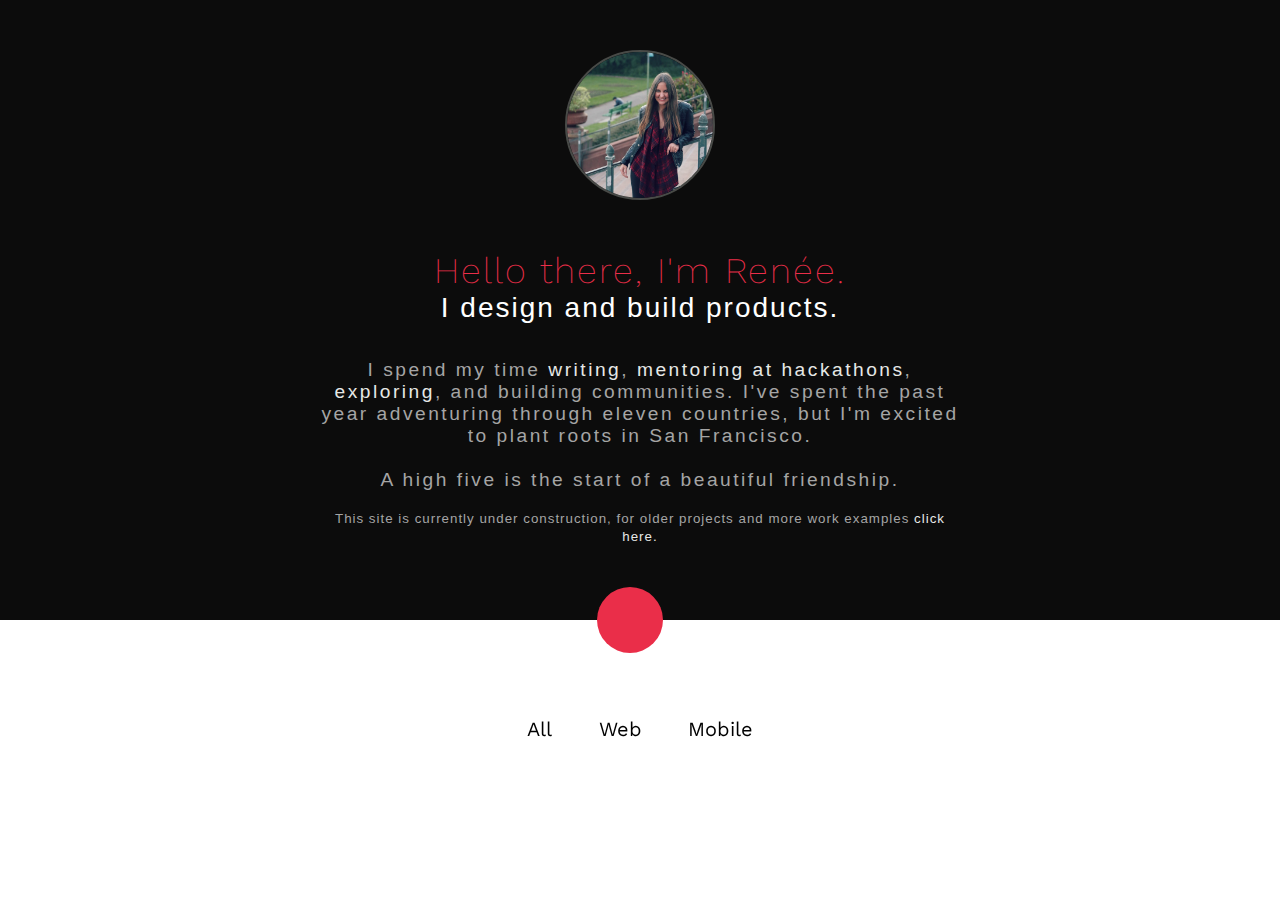
==== commit 4c58e3be: "img opt" ====
--- a/index.html
+++ b/index.html
@@ -3,13 +3,16 @@
 
 <head>
   <meta charset="utf-8">
+  <meta property="og:title" content="Renée Padgham" />
+  <meta property="og:description" content="I design and build products" />
+  <meta property="og:image" content="img/logo.png" />
   <title>Renée Padgham</title>
-  <link rel='icon' href='img/favicon.png' type='image/png'/ >
+  <link rel='icon' href='img/favicon.png' type='image/png' />
   <link rel="stylesheet" type="text/css" href="slick/slick.css" />
   <link rel="stylesheet" type="text/css" href="slick/slick-theme.css" />
-  <link rel="stylesheet" href="https://maxcdn.bootstrapcdn.com/font-awesome/4.5.0/css/font-awesome.min.css">
-  <link rel="stylesheet" type="text/css" href="fonts/vicons/vicons-font.css" />
+  <link rel="stylesheet" href="css/font-awesome/css/font-awesome.min.css">
   <link rel="stylesheet" type="text/css" href="css/style.css" />
+  <link href='https://fonts.googleapis.com/css?family=Work+Sans:400,500,600' rel='stylesheet' type='text/css'>
 </head>
 
 <body>
@@ -17,15 +20,22 @@
   <!-- about -->
   <section class="about">
     <div class="bio">
-      <img src="img/megg.jpg" class="me">
-      <img src="img/logo.png">
+      <img src="img/megg.jpeg" class="me">
       <div class="text">
-        <h1><b>Renée Padgham</b></h1>
-        <h4><i>noun</i> | ruh-ney paj-um</h4>
-        <h3>: designer and builder of products.<br>
-          : likes <a href="http://hacker.fund/" target="blank">mentoring at hackathons.</a> </h3>
+        <b>Hello there, I'm Renée.</b>
+        <h1>I design and build products.</h1>
+        <h3>I spend my time <a href="https://www.medium/com/@reneepadgham" target="blank">writing</a>, <a href="http://hacker.fund/" target="blank">mentoring at hackathons</a>, <a href="https://www.instagram.com/@reneepadgham" target="blank">exploring</a>, and building communities.
+        I've spent the past year adventuring through eleven countries, but I'm excited to plant roots in San Francisco.<br /><br />
+        <span class="high-five">A high five is the start of a beautiful friendship.</span></h3><br />
+        <small>This site is currently under construction, for older projects and more work examples <a href="http://www.chelseapadgham.com/" target="_blank">click here.</a></small>
+        <span class="mobile-contact">
+          <a href="mailto:renee@padgham.com"><i class="fa fa-envelope-o"></i></a>
+          <a href="https://medium.com/@reneepadgham" target="_blank"><i class="fa fa-medium"></i></a>
+          <a href="https://www.instagram.com/reneepadgham/" target="_blank"><i class="fa fa-instagram"></i></a>
+          <a href="https://www.linkedin.com/in/reneepadgham" target="_blank"><i class="fa fa-linkedin"></i></a>
         </span>
       </div>
+    </div>
   </section>
 
   <!-- menu -->
@@ -45,142 +55,185 @@
   </div>
 
   <!-- projects -->
+
   <section class="work">
-    <h1>
+    <!-- <h1>
       <i class="fa fa-pencil"></i> + <i class="fa fa-code"></i> = <i class="fa fa-heart"></i>
-    </h1>
-    <div class="md-trigger thumbnail thumbnail" data-modal="modal-2">
-      <img src="img/gigster.png" class="trigger-img">
-      <h2>Gigster</h2>
-      <h4>Design | Development</h4>
-      <h5>(HTML, CSS, Javascript)</h5>
+    </h1> -->
+    <div id="Container" class="container">
+      <div class="controls">
+        <button class="filter" data-filter="all">All</button>
+        <button class="filter" data-filter=".web">Web</button>
+        <button class="filter" data-filter=".mobile">Mobile</button>
+      </div>
+      <div class="md-trigger thumbnail mix web" data-modal="modal-2">
+        <img src="img/gigster.png" class="trigger-img">
+        <h2>Gigster</h2>
+        <h4>Design | Development</h4>
+        <h5>(HTML, CSS, Javascript)</h5>
+      </div>
+      <div class="md-modal md-effect" id="modal-2">
+        <div class="md-content">
+          <div class="project-images">
+            <div><img src="img/gigster.png" class="macbook"></div>
+            <div><img src="img/gigster-project.png" class="macbook"></div>
+          </div>
+          <div class="project-details">
+            <div class="segment">
+              <h3>Gigster</h3>
+              <h4>Design | Front-End Development (HTML, CSS, Javascript)</h4>
+            </div>
+            <div class="segment">
+              <h2>Product:</h2> Gigster is an on-demand software development platform.
+            </div>
+            <div class="segment">
+              <h2>Project Details:</h2> Product Managers and Developers need to quickly see the status of their project on two primary metrics: timeliness and customer satisfaction. We created a visual interface using a progress bar for timeliness and an emoticon face for customer
+              satisfaction. They have potential states of all's good (green), be careful (orange), and this is going south quickly (red) to notify users when action is necessary.
+            </div>
+          </div>
+          <button class="md-close">&#10005;</button>
+        </div>
+      </div>
+      <div class="md-trigger thumbnail mix web" data-modal="modal-1">
+        <img src="img/gamesmith-carousel.png" class="trigger-img">
+        <h2>Gamesmith</h2>
+        <h4>Design</h4>
+      </div>
+      <div class="md-modal md-effect" id="modal-1">
+        <div class="md-content">
+          <div class="project-images">
+            <div><img src="img/gamesmith-carousel.png" class="macbook"></div>
+            <div><img src="img/gamesmith-card.png" class="macbook"></div>
+          </div>
+          <div class="project-details">
+            <h3>Gamesmith</h3>
+            <h4>Design</h4>
+            <p>
+              <h2>Product:</h2> Gamesmith is the authoritative who's who of video game professionals.
+              <br />
+              <br />
+              <h2>Project Details:</h2>We wanted to combine the clean feel of a networking site with the modern playfulness of a game. The primary mechanism is a deck of cards containing other professionals in your network. Each user has a card which lists their accomplishments,
+              and users can validate or invalidate other user's accomplishments. I created a color palette based on video game imagery, and I combined clean typography with modern iconography to give the content heavy product a lighter feel.
+            </p>
+          </div>
+          <button class="md-close">&#10005;</button>
+        </div>
+      </div>
+      <div class="md-trigger thumbnail mix web" data-modal="modal-3">
+        <img src="img/coinmotion.png" class="trigger-img">
+        <h2>Coinmotion</h2>
+        <h4>Design | Development</h4>
+        <h5>(HTML, CSS, Javascript)</h5>
+      </div>
+      <div class="md-modal md-effect" id="modal-3">
+        <div class="md-content">
+          <div class="project-images">
+            <div><img src="img/coinmotion.png" class="macbook"></div>
+          </div>
+          <div class="project-details">
+            <h3>Coinmotion</h3>
+            <h4>Design | Development (HTML, CSS, Javascript)</h4>
+            <p>
+              <h2>Product:</h2>Bitcoin. Easy, fast, the way it should be.
+              <br />
+              <br />
+              <h2>Project Details:</h2>We had two goals: 1.) make a large amount of textual information more visual, and 2.) increase engagement with the site. We wanted to take the many possible actions/views on the primary wallet interface and consolidate them into a single
+              screen view. We did this by giving send money (one of the highest use cases) a permanent home at the top and moving less common transactional flows into modals. We also added in light gamification of the registration system to increase the
+              amount of information provided.
+            </p>
+          </div>
+          <button class="md-close">&#10005;</button>
+        </div>
+      </div>
+      <div class="md-trigger thumbnail mix web" data-modal="modal-4">
+        <img src="img/itripsmart.png" class="trigger-img">
+        <h2>iTripSmart</h2>
+        <h4>Design</h4>
+      </div>
+      <div class="md-modal md-effect" id="modal-4">
+        <div class="md-content">
+          <div class="project-images">
+            <div><img src="img/itripsmart.png" class="macbook"></div>
+            <div><img src="img/itripsmart-profile.png" class="macbook"></div>
+            <div><img src="img/itripsmart-landing-how.png" class="macbook"></div>
+          </div>
+          <div class="project-details">
+            <h3>iTripSmart</h3>
+            <h4>Design</h4>
+            <p>
+              <h2>Product:</h2>Intelligent personalized trip planning.
+              <br />
+              <br />
+              <h2>Project Details:</h2>We wanted to create a single page experience for road trip planning. We did this by implementing a navigation pane on the left side and an information pane on the right side. Within these users can select their interest preferences, view
+              information on potential stops, and add or remove stops. All trip information is saved in their profile, along with pictures from their trip, to create a visual record of their adventures.
+            </p>
+          </div>
+          <button class="md-close">&#10005;</button>
+        </div>
+      </div>
+      <div class="md-trigger thumbnail mix mobile" data-modal="modal-5">
+        <img src="img/riskmaster-thumb.png" class="iphone trigger-img">
+        <h2>Riskmaster</h2>
+        <h4>Design | Development</h4>
+        <h5>(Obj-C)</h5>
+      </div>
+      <div class="md-modal md-effect" id="modal-5">
+        <div class="md-content">
+          <div class="project-images">
+            <div><img src="img/riskmaster.png" class="slider-iphone"></div>
+            <div><img src="img/riskmaster-categories.png" class="slider-iphone"></div>
+            <div><img src="img/riskmaster-grid.png" class="slider-iphone"></div>
+          </div>
+          <div class="project-details">
+            <h3>Riskmaster</h3>
+            <h4>Design | Development (Obj-C)</h4>
+            <p>
+              <h2>Product:</h2>A visual portfolio management tool.
+              <br />
+              <br />
+              <h2>Project Details:</h2>Tim Draper asked me to create an application for him to easily monitor and view information on the investments he's made from his personal funds. We decided to make a no frills interface - clean, simple, and easily readable. There were two
+              primary use cases we designed for: a.) the ability to swipe through all investments in a card-like interface, and b.) the ability to quickly skim through companies by category or fund. The card back also contained information on the CEO
+              and current stock performance (not pictured).
+            </p>
+          </div>
+          <button class="md-close">&#10005;</button>
+        </div>
+      </div>
+      <div class="md-trigger thumbnail mix mobile" data-modal="modal-6">
+        <img src="img/fantasystock-thumb.png" class="iphone trigger-img">
+        <h2>Fantasy Stocks</h2>
+        <h4>Design</h4>
+      </div>
+      <div class="md-modal md-effect" id="modal-6">
+        <div class="md-content">
+          <div class="project-images">
+            <div><img src="img/fantasystocks-detail.png" class="slider-iphone"></div>
+            <div><img src="img/fantasystock-leaderboard.png" class="slider-iphone"></div>
+            <div><img src="img/fantasystocks-profile.png" class="slider-iphone"></div>
+          </div>
+          <div class="project-details">
+            <h3>Fantasy Stocks</h3>
+            <h4>Design</h4>
+            <p>
+              <h2>Product:</h2>Fantasy competition based on stock performance.
+              <br />
+              <br />
+              <h2>Project Details:</h2>Users are able to pick stocks, keep up with company news, and compete with friends without the monetary risk of actual stock purchases.
+            </p>
+          </div>
+          <button class="md-close">&#10005;</button>
+        </div>
+      </div>
+      <!-- <div class="gap"></div>
+    <div class="gap"></div> -->
+      <div class="md-overlay"></div>
     </div>
-    <div class="md-modal md-effect-1" id="modal-2">
-      <div class="md-content">
-        <div class="project-images">
-          <div><img src="img/gigster.png" class="macbook"></div>
-          <div><img src="img/Macbook-Silver.png" class="macbook"></div>
-        </div>
-        <div class="project-details">
-          <h3>Gigster</h3>
-          <h4>Design | Front-End Development (HTML, CSS, Javascript)</h4>
-          <p>I'm gonna go fondle my sweaters. You taste like a trapper-keeper full of appointments, right? I'm gonna go fondle my sweaters. Last night was really great. I'll put him on last. I say? Well, I just wanna spend some time with you, you know? Let's
-            meet in the Cleveland Playhouse or something? Now finish up them taters, I'm gonna go fondle my sweaters. God, am I in the Cleveland Playhouse or something?</p>
-        </div>
-        <button class="md-close">CLOSE</button>
-      </div>
-    </div>
-    <div class="md-trigger thumbnail" data-modal="modal-1">
-      <img src="img/gamesmith-carousel.png" class="trigger-img">
-      <h2>Gamesmith</h2>
-      <h4>Design</h4>
-    </div>
-    <div class="md-modal md-effect-1" id="modal-1">
-      <div class="md-content">
-        <div class="project-images">
-          <div><img src="img/gamesmith-carousel.png" class="macbook"></div>
-          <div><img src="img/gamesmith-card.png" class="macbook"></div>
-        </div>
-        <div class="project-details">
-          <h3>Gamesmith</h3>
-          <h4>Design</h4>
-          <p>I'm gonna go fondle my sweaters. You taste like a trapper-keeper full of appointments, right? I'm gonna go fondle my sweaters. Last night was really great. I'll put him on last. I say? Well, I just wanna spend some time with you, you know? Let's
-            meet in the Cleveland Playhouse or something? Now finish up them taters, I'm gonna go fondle my sweaters. God, am I in the Cleveland Playhouse or something?</p>
-        </div>
-        <button class="md-close">CLOSE</button>
-      </div>
-    </div>
-    <div class="md-trigger thumbnail" data-modal="modal-3">
-      <img src="img/coinmotion.png" class="trigger-img">
-      <h2>Coinmotion</h2>
-      <h4>Design | Development</h4>
-      <h5>(HTML, CSS, Javascript)</h5>
-    </div>
-    <div class="md-modal md-effect-1" id="modal-3">
-      <div class="md-content">
-        <div class="project-images">
-          <div><img src="img/coinmotion.png" class="macbook"></div>
-        </div>
-        <div class="project-details">
-          <h3>Coinmotion</h3>
-          <h4>Design | Development (HTML, CSS, Javascript)</h4>
-          <p>I'm gonna go fondle my sweaters. You taste like a trapper-keeper full of appointments, right? I'm gonna go fondle my sweaters. Last night was really great. I'll put him on last. I say? Well, I just wanna spend some time with you, you know? Let's
-            meet in the Cleveland Playhouse or something? Now finish up them taters, I'm gonna go fondle my sweaters. God, am I in the Cleveland Playhouse or something?</p>
-        </div>
-        <button class="md-close">CLOSE</button>
-      </div>
-    </div>
-    <div class="md-trigger thumbnail" data-modal="modal-4">
-      <img src="img/itripsmart.png" class="trigger-img">
-      <h2>iTripSmart</h2>
-      <h4>Design</h4>
-    </div>
-    <div class="md-modal md-effect-1" id="modal-4">
-      <div class="md-content">
-        <div class="project-images">
-          <div><img src="img/itripsmart.png" class="macbook"></div>
-          <div><img src="img/itripsmart-profile.png" class="macbook"></div>
-          <div><img src="img/itripsmart-landing-how.png" class="macbook"></div>
-        </div>
-        <div class="project-details">
-          <h3>iTripSmart</h3>
-          <h4>Design</h4>
-          <p>I'm gonna go fondle my sweaters. You taste like a trapper-keeper full of appointments, right? I'm gonna go fondle my sweaters. Last night was really great. I'll put him on last. I say? Well, I just wanna spend some time with you, you know? Let's
-            meet in the Cleveland Playhouse or something? Now finish up them taters, I'm gonna go fondle my sweaters. God, am I in the Cleveland Playhouse or something?</p>
-        </div>
-        <button class="md-close">CLOSE</button>
-      </div>
-    </div>
-    <div class="md-trigger thumbnail" data-modal="modal-5">
-      <img src="img/riskmaster.png" class="iphone trigger-img">
-      <h2>Riskmaster</h2>
-      <h4>Design | Development</h4>
-      <h5>(Obj-C)</h5>
-    </div>
-    <div class="md-modal md-effect-1" id="modal-5">
-      <div class="md-content">
-        <div class="project-images">
-          <div><img src="img/riskmaster.png" class="slider-iphone"></div>
-          <div><img src="img/riskmaster-categories.png" class="slider-iphone"></div>
-          <div><img src="img/riskmaster-grid.png" class="slider-iphone"></div>
-        </div>
-        <div class="project-details">
-          <h3>Riskmaster</h3>
-          <h4>Design | Development (Obj-C)</h4>
-          <p>I'm gonna go fondle my sweaters. You taste like a trapper-keeper full of appointments, right? I'm gonna go fondle my sweaters. Last night was really great. I'll put him on last. I say? Well, I just wanna spend some time with you, you know? Let's
-            meet in the Cleveland Playhouse or something? Now finish up them taters, I'm gonna go fondle my sweaters. God, am I in the Cleveland Playhouse or something?</p>
-        </div>
-        <button class="md-close">CLOSE</button>
-      </div>
-    </div>
-    <div class="md-trigger thumbnail" data-modal="modal-6">
-      <img src="img/fantasystocks-profile.png" class="iphone trigger-img">
-      <h2>Fantasy Stocks</h2>
-      <h4>Design</h4>
-    </div>
-    <div class="md-modal md-effect-1" id="modal-6">
-      <div class="md-content">
-        <div class="project-images">
-          <div><img src="img/fantasystocks-detail.png" class="slider-iphone"></div>
-          <div><img src="img/fantasystocks-profile.png" class="slider-iphone"></div>
-        </div>
-        <div class="project-details">
-          <h3>Fantasy Stocks</h3>
-          <h4>Design</h4>
-          <p>I'm gonna go fondle my sweaters. You taste like a trapper-keeper full of appointments, right? I'm gonna go fondle my sweaters. Last night was really great. I'll put him on last. I say? Well, I just wanna spend some time with you, you know? Let's
-            meet in the Cleveland Playhouse or something? Now finish up them taters, I'm gonna go fondle my sweaters. God, am I in the Cleveland Playhouse or something?</p>
-        </div>
-        <button class="md-close">CLOSE</button>
-      </div>
-    </div>
-    <div class="md-overlay"></div>
   </section>
 
   <!-- svg menu filters -->
   <svg xmlns="http://www.w3.org/2000/svg" version="1.1">
     <defs>
       <filter id="shadowed-goo">
-
         <feGaussianBlur in="SourceGraphic" result="blur" stdDeviation="10" />
         <feColorMatrix in="blur" mode="matrix" values="1 0 0 0 0  0 1 0 0 0  0 0 1 0 0  0 0 0 18 -7" result="goo" />
         <feGaussianBlur in="goo" stdDeviation="3" result="shadow" />
@@ -189,6 +242,7 @@
         <feComposite in2="shadow" in="goo" result="goo" />
         <feComposite in2="goo" in="SourceGraphic" result="mix" />
       </filter>
+
       <filter id="goo">
         <feGaussianBlur in="SourceGraphic" result="blur" stdDeviation="10" />
         <feColorMatrix in="blur" mode="matrix" values="1 0 0 0 0  0 1 0 0 0  0 0 1 0 0  0 0 0 18 -7" result="goo" />
@@ -197,10 +251,11 @@
     </defs>
   </svg>
 
-  <script type="text/javascript" src="https://code.jquery.com/jquery-1.12.0.js"></script>
+  <script type="text/javascript" src="js/jquery-1.12.1.min.js"></script>
   <script type="text/javascript" src="js/classie.js"></script>
   <script type="text/javascript" src="js/modalEffects.js"></script>
   <script type="text/javascript" src="slick/slick.min.js"></script>
+  <script type="text/javascript" src="js/jquery.mixitup.min.js"></script>
   <script type="text/javascript" src="js/main.js"></script>
 
 </body>
--- a/css/style.css
+++ b/css/style.css
@@ -1,3 +1,4 @@
+/* ----------- GENERAL ----------- */
 html {
   height: 100%; }
 
@@ -9,82 +10,115 @@
   letter-spacing: 0.5px;
   color: #4a4a4a; }
 
-h1, h2, h3, h4 {
-  font-weight: 400; }
+h1,
+h2,
+h3,
+h4,
+h5 {
+  font-weight: 300; }
+
+h1 {
+  margin-bottom: 35px;
+  margin-top: 0;
+  color: #fff;
+  font-weight: 100;
+  font-size: 1.75em;
+  letter-spacing: 2px; }
+
+b {
+  font-size: 2.25em;
+  margin: 0;
+  vertical-align: top;
+  letter-spacing: 2px;
+  color: #EA2E49;
+  font-weight: 200;
+  font-family: 'Work Sans', sans-serif; }
 
 h2 {
-  font-size: 1em;
-  font-weight: 300;
-  margin: 10px 0;
+  font-size: 1.25em;
+  font-weight: 200;
+  margin: 20px 0 5px;
   text-align: center;
-  letter-spacing: 1px;
+  letter-spacing: 2px;
   text-transform: uppercase;
-  color: #1d2129; }
+  color: #484A47;
+  font-family: 'Work Sans', sans-serif; }
 
 h3 {
   text-transform: uppercase;
   color: #f45b69;
   font-size: 1.5em;
-  font-weight: 300;
+  margin: 0 0 5px;
+  text-align: center;
+  letter-spacing: 2px; }
+
+h4,
+h5 {
   margin: 0;
-  text-align: center; }
-
-h4 {
-  font-weight: 300;
-  margin: 5px 0;
   letter-spacing: 1.25px;
   text-transform: uppercase;
   color: #9b9b9b;
-  text-align: center; }
+  text-align: center;
+  font-size: 0.95em; }
+
+h5 {
+  font-size: 0.85em; }
 
 p {
   color: #7a7a7a; }
 
 a {
   text-decoration: none;
-  color: #fca17d; }
-
+  color: #E6E8E6; }
+
+svg {
+  height: 0; }
+
+button {
+  font-family: 'Work Sans', sans-serif;
+  background: none;
+  border: none;
+  margin: 0 15px;
+  font-size: 1.25em; }
+
+button.filter.active,
+button:hover {
+  color: #EA2E49;
+  border-bottom: 1px solid #EA2E49;
+  cursor: pointer; }
+
+button:focus {
+  outline: none; }
+
+small {
+  color: #A5A5A5;
+  letter-spacing: 1px; }
+
+/* ----------- ABOUT ----------- */
 .about {
   width: 100%;
-  padding: 50px 0 75px 0;
-  background-color: #1d2129; }
+  padding: 50px 0 75px;
+  background-color: #0C0C0C; }
   .about .bio {
     text-align: center; }
     .about .bio .text {
-      display: inline-block;
-      vertical-align: top; }
-      .about .bio .text span {
-        font-size: 26px;
-        display: inline-block;
-        text-align: left;
-        color: #9b9b9b; }
+      vertical-align: top;
+      width: 50%;
+      margin: auto;
+      text-align: center; }
   .about .me {
     display: block;
-    margin: 0 auto 50px auto;
-    border: #fca17d 2px solid;
-    border-radius: 50%; }
-  .about img {
-    display: inline-block;
-    height: 150px;
-    margin-right: 50px; }
-  .about h1 {
-    font-size: 3.05em;
-    font-weight: 100;
-    margin: 0;
-    text-align: left;
-    vertical-align: top;
-    letter-spacing: 2px;
-    color: #ffffff; }
-    .about h1 b {
-      font-weight: 300;
-      color: #f45b69; }
-  .about h3, .about h4 {
+    margin: 0 auto 50px;
+    border: #484A47 2px solid;
+    border-radius: 50%;
+    height: 150px; }
+  .about h3,
+  .about h4 {
     font-size: 1.2em;
     font-weight: 100;
     margin: 0;
-    text-align: left;
     letter-spacing: 2.5px;
-    color: #ebebeb;
+    color: #A5A5A5;
     text-transform: none; }
   .about h4 {
     margin-bottom: 30px;
@@ -97,34 +131,99 @@
   font-weight: 300;
   color: #9b9b9b; }
 
-.hello {
-  margin-top: 10%; }
-
-.scroll {
-  font-size: 26px;
-  margin-top: 11%;
-  cursor: pointer;
-  color: #ebebeb; }
-
+/* ----------- PORTFOLIO ----------- */
 .work {
-  padding-top: 100px; }
+  padding-top: 100px;
+  text-align: center; }
+  .work h1 {
+    font-size: 2em;
+    color: #1d2129;
+    margin-bottom: 75px; }
+  .work hr {
+    width: 190px;
+    border: 0;
+    border-top: 1px solid #f45b69;
+    margin: 25px auto 75px; }
+
+.segment {
+  width: 80%;
+  margin: 40px auto; }
+  .segment h4 {
+    margin-bottom: 50px; }
 
 .thumbnail {
   display: inline-block;
-  width: 20%;
-  margin: 0 2.35%; }
+  width: 19.5%;
+  margin: 0 2.5% 75px;
+  text-align: center;
+  vertical-align: top; }
+
+@-webkit-keyframes trigger-img {
+  0% {
+    -webkit-transform: translateY(-8px);
+    transform: translateY(-8px); }
+  50% {
+    -webkit-transform: translateY(-4px);
+    transform: translateY(-4px); }
+  100% {
+    -webkit-transform: translateY(-8px);
+    transform: translateY(-8px); } }
+@keyframes trigger-img {
+  0% {
+    -webkit-transform: translateY(-8px);
+    transform: translateY(-8px); }
+  50% {
+    -webkit-transform: translateY(-4px);
+    transform: translateY(-4px); }
+  100% {
+    -webkit-transform: translateY(-8px);
+    transform: translateY(-8px); } }
+@-webkit-keyframes trigger-img-float {
+  100% {
+    -webkit-transform: translateY(-8px);
+    transform: translateY(-8px); } }
+@keyframes trigger-img-float {
+  100% {
+    -webkit-transform: translateY(-8px);
+    transform: translateY(-8px); } }
+.trigger-img {
+  display: inline-block;
+  vertical-align: middle;
+  -webkit-transform: translateZ(0);
+  transform: translateZ(0);
+  box-shadow: 0 0 1px transparent;
+  -webkit-backface-visibility: hidden;
+  backface-visibility: hidden;
+  -moz-osx-font-smoothing: grayscale; }
+
+.trigger-img:hover,
+.trigger-img:focus,
+.trigger-img:active {
+  -webkit-animation-name: trigger-img-float, trigger-img;
+  animation-name: trigger-img-float, trigger-img;
+  -webkit-animation-duration: 0.3s, 1.5s;
+  animation-duration: 0.3s, 1.5s;
+  -webkit-animation-delay: 0s, 0.3s;
+  animation-delay: 0s, 0.3s;
+  -webkit-animation-timing-function: ease-out, ease-in-out;
+  animation-timing-function: ease-out, ease-in-out;
+  -webkit-animation-iteration-count: 1, infinite;
+  animation-iteration-count: 1, infinite;
+  -webkit-animation-fill-mode: forwards;
+  animation-fill-mode: forwards;
+  -webkit-animation-direction: normal, alternate;
+  animation-direction: normal, alternate; }
 
 .md-trigger img {
   max-width: 100%; }
 
 .macbook {
-  width: 80%;
+  width: 50%;
   margin: auto; }
 
-.iphone {
-  display: inline-block !important;
+.slider-iphone {
   width: 15%;
-  margin: 75px 35px 75px 22%; }
+  margin: auto; }
 
 .project-details {
   margin: 50px 0;
@@ -136,11 +235,13 @@
 .projects {
   margin: 150px auto; }
 
+/* ----------- MENU ----------- */
 .menu {
-  -webkit-filter: url("#shadowed-goo");
-  filter: url("#shadowed-goo"); }
-
-.menu-item, .menu-open-button {
+  -webkit-filter: url("..#shadowed-goo");
+  filter: url("..#shadowed-goo"); }
+
+.menu-item,
+.menu-open-button {
   line-height: 60px;
   position: absolute;
   top: -30px;
@@ -156,7 +257,7 @@
   text-align: center;
   color: white;
   border-radius: 100%;
-  background: #f45b69; }
+  background: #EA2E49; }
 
 .menu-open {
   display: none; }
@@ -186,8 +287,7 @@
   text-align: left; }
 
 .menu-item:hover {
-  color: #00bcd4;
-  background: white; }
+  background: #fca17d; }
 
 .menu-item:nth-child(3) {
   -webkit-transition-duration: 180ms;
@@ -255,10 +355,68 @@
   -webkit-transform: translate3d(-220px, 0, 0);
   transform: translate3d(-220px, 0, 0); }
 
+.mobile-contact {
+  display: none; }
+
+/* ----------- MIX-UP ----------- */
+* {
+  -webkit-box-sizing: border-box;
+  -moz-box-sizing: border-box;
+  box-sizing: border-box; }
+
+.container {
+  padding: 2% 2% 0;
+  -webkit-backface-visibility: hidden;
+  display: inline-block !important; }
+
+.container:after {
+  content: '';
+  display: inline-block !important;
+  width: 100%; }
+
+.container .mix,
+.container .gap {
+  display: inline-block;
+  width: 28%; }
+
+.container .mix {
+  margin-bottom: 2%;
+  display: none;
+  float: left; }
+
+.container .mix:after {
+  content: attr(data-myorder);
+  color: white;
+  font-size: 16px;
+  display: inline-block;
+  vertical-align: top;
+  padding: 4% 6%;
+  font-weight: 700; }
+
+.container .mix:before {
+  content: '';
+  display: inline-block; }
+
+.controls {
+  margin-top: -30px;
+  margin-bottom: 75px; }
+
+/* ----------- MODAL ----------- */
 .md-trigger {
   cursor: pointer; }
 
-.md-perspective, .md-perspective body {
+.md-close {
+  position: absolute;
+  top: -30px;
+  right: -25px;
+  color: #484A47;
+  border: none;
+  margin: 0;
+  padding: 0;
+  font-size: 1.5em; }
+
+.md-perspective,
+.md-perspective body {
   overflow: hidden;
   height: 100%; }
 
@@ -267,10 +425,6 @@
   -webkit-perspective: 600px;
   -moz-perspective: 600px;
   perspective: 600px; }
-
-.container {
-  min-height: 100%;
-  background: #e74c3c; }
 
 .md-modal {
   position: fixed;
@@ -278,11 +432,10 @@
   top: 50%;
   left: 50%;
   visibility: hidden;
-  width: 50%;
-  min-width: 320px;
-  max-width: 630px;
-  height: auto;
+  width: 95%;
+  max-height: 95%;
   padding: 50px;
+  overflow-y: scroll;
   -webkit-transform: translateX(-50%) translateY(-50%);
   -moz-transform: translateX(-50%) translateY(-50%);
   -ms-transform: translateX(-50%) translateY(-50%);
@@ -313,7 +466,7 @@
   visibility: visible;
   opacity: 1; }
 
-.md-effect-1 .md-content {
+.md-content {
   -webkit-transition: all 0.3s;
   -moz-transition: all 0.3s;
   transition: all 0.3s;
@@ -321,13 +474,84 @@
   -moz-transform: scale(0.7);
   -ms-transform: scale(0.7);
   transform: scale(0.7);
-  opacity: 0; }
-
-.md-show.md-effect-1 .md-content {
+  opacity: 0;
+  text-align: center; }
+
+.md-show.md-effect .md-content {
   -webkit-transform: scale(1);
   -moz-transform: scale(1);
   -ms-transform: scale(1);
   transform: scale(1);
   opacity: 1; }
 
+/* ----------- RESPONSIVE ----------- */
+@media only screen and (min-device-width: 768px) and (max-device-width: 1024px) and (-webkit-min-device-pixel-ratio: 2) {
+  .thumbnail {
+    display: inline-block;
+    width: 40%;
+    margin: 4.5%; }
+
+  .container .mix,
+  .container .gap {
+    width: 40%; }
+
+  .about .bio .text {
+    width: 80%; } }
+@media only screen and (min-device-width: 320px) and (max-device-width: 767px) and (-webkit-min-device-pixel-ratio: 2) {
+  .about {
+    padding: 50px 0; }
+    .about .bio {
+      text-align: center;
+      width: 90%;
+      margin: auto; }
+      .about .bio .text {
+        width: 100%; }
+    .about .me {
+      display: block;
+      margin: 0 auto 100px;
+      height: 300px; }
+    .about img {
+      display: none; }
+    .about h1,
+    .about b {
+      font-size: 1.5em;
+      font-weight: 200; }
+    .about h3 {
+      font-size: 1.1em;
+      font-weight: 200; }
+
+  h2 {
+    font-size: 2.5em; }
+
+  h4 {
+    font-size: 2em; }
+
+  h5 {
+    font-size: 1.75em; }
+
+  .high-five {
+    display: none; }
+
+  .menu {
+    display: none; }
+
+  .mobile-contact {
+    display: block; }
+    .mobile-contact .fa {
+      color: #EA2E49;
+      margin: 50px 30px 0;
+      font-size: 1.5em; }
+
+  .thumbnail {
+    display: block;
+    width: 85%;
+    margin: 0 auto 75px; }
+
+  .container .mix,
+  .container .gap {
+    width: 80%; }
+
+  button {
+    font-size: 2em; } }
+
 /*# sourceMappingURL=style.css.map */
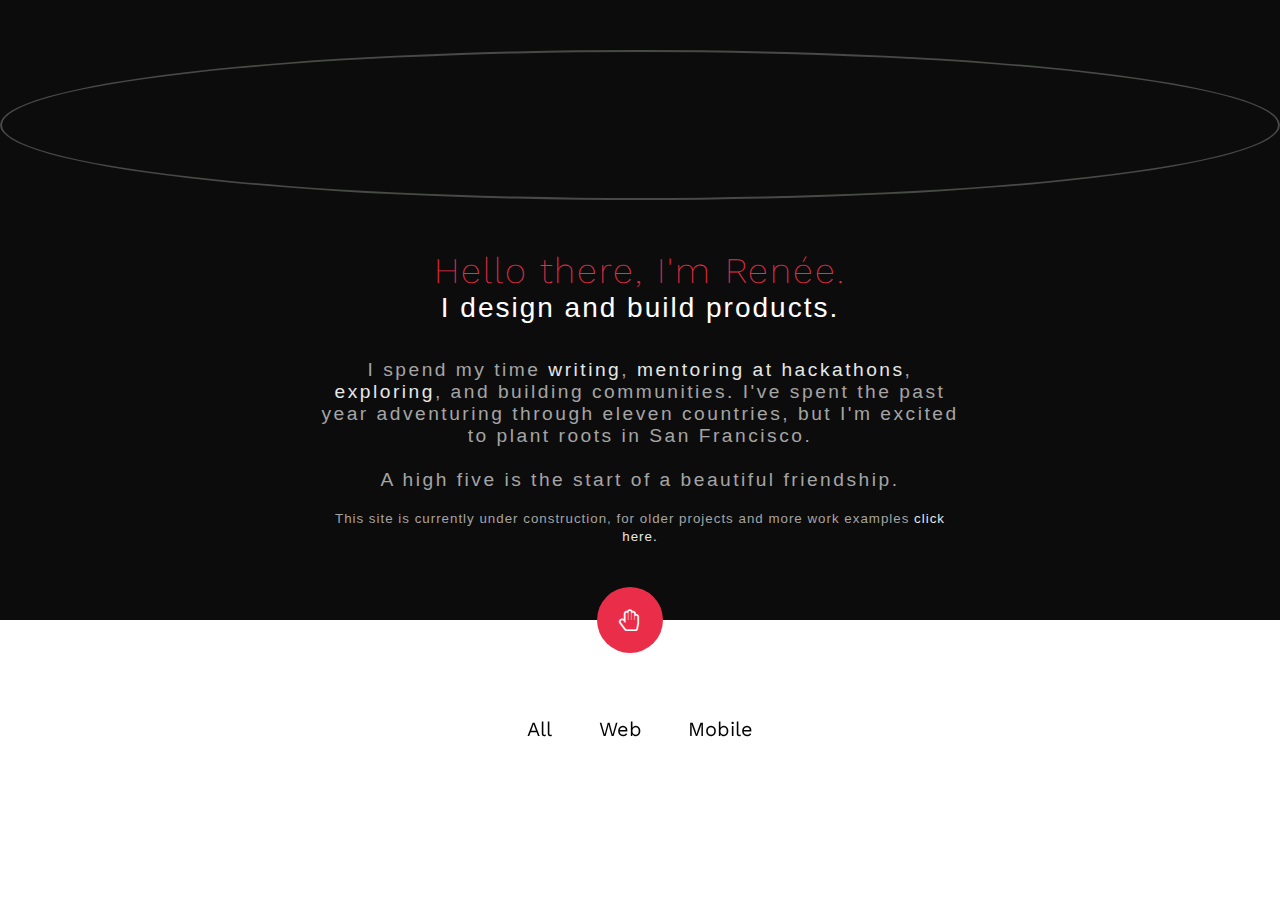
==== commit 3d6e74f7: "filter fix test" ====
--- a/index.html
+++ b/index.html
@@ -5,12 +5,12 @@
   <meta charset="utf-8">
   <meta property="og:title" content="Renée Padgham" />
   <meta property="og:description" content="I design and build products" />
-  <meta property="og:image" content="img/logo.png" />
+  <meta property="og:image" content="img/megg.jpg" />
   <title>Renée Padgham</title>
   <link rel='icon' href='img/favicon.png' type='image/png' />
   <link rel="stylesheet" type="text/css" href="slick/slick.css" />
   <link rel="stylesheet" type="text/css" href="slick/slick-theme.css" />
-  <link rel="stylesheet" href="css/font-awesome/css/font-awesome.min.css">
+  <link rel="stylesheet" href="https://maxcdn.bootstrapcdn.com/font-awesome/4.5.0/css/font-awesome.min.css">
   <link rel="stylesheet" type="text/css" href="css/style.css" />
   <link href='https://fonts.googleapis.com/css?family=Work+Sans:400,500,600' rel='stylesheet' type='text/css'>
 </head>
@@ -20,7 +20,7 @@
   <!-- about -->
   <section class="about">
     <div class="bio">
-      <img src="img/megg.jpeg" class="me">
+      <img src="img/megg.jpg" class="me">
       <div class="text">
         <b>Hello there, I'm Renée.</b>
         <h1>I design and build products.</h1>
@@ -67,7 +67,7 @@
         <button class="filter" data-filter=".mobile">Mobile</button>
       </div>
       <div class="md-trigger thumbnail mix web" data-modal="modal-2">
-        <img src="img/gigster.png" class="trigger-img">
+        <img src="img/gigster.jpg" class="trigger-img">
         <h2>Gigster</h2>
         <h4>Design | Development</h4>
         <h5>(HTML, CSS, Javascript)</h5>
@@ -75,8 +75,8 @@
       <div class="md-modal md-effect" id="modal-2">
         <div class="md-content">
           <div class="project-images">
-            <div><img src="img/gigster.png" class="macbook"></div>
-            <div><img src="img/gigster-project.png" class="macbook"></div>
+            <div><img src="img/gigster.jpg" class="macbook"></div>
+            <div><img src="img/gigster-project.jpg" class="macbook"></div>
           </div>
           <div class="project-details">
             <div class="segment">
@@ -95,15 +95,15 @@
         </div>
       </div>
       <div class="md-trigger thumbnail mix web" data-modal="modal-1">
-        <img src="img/gamesmith-carousel.png" class="trigger-img">
+        <img src="img/gamesmith-carousel.jpg" class="trigger-img">
         <h2>Gamesmith</h2>
         <h4>Design</h4>
       </div>
       <div class="md-modal md-effect" id="modal-1">
         <div class="md-content">
           <div class="project-images">
-            <div><img src="img/gamesmith-carousel.png" class="macbook"></div>
-            <div><img src="img/gamesmith-card.png" class="macbook"></div>
+            <div><img src="img/gamesmith-carousel.jpg" class="macbook"></div>
+            <div><img src="img/gamesmith-card.jpg" class="macbook"></div>
           </div>
           <div class="project-details">
             <h3>Gamesmith</h3>
@@ -120,7 +120,7 @@
         </div>
       </div>
       <div class="md-trigger thumbnail mix web" data-modal="modal-3">
-        <img src="img/coinmotion.png" class="trigger-img">
+        <img src="img/coinmotion.jpg" class="trigger-img">
         <h2>Coinmotion</h2>
         <h4>Design | Development</h4>
         <h5>(HTML, CSS, Javascript)</h5>
@@ -128,7 +128,7 @@
       <div class="md-modal md-effect" id="modal-3">
         <div class="md-content">
           <div class="project-images">
-            <div><img src="img/coinmotion.png" class="macbook"></div>
+            <div><img src="img/coinmotion.jpg" class="macbook"></div>
           </div>
           <div class="project-details">
             <h3>Coinmotion</h3>
@@ -146,16 +146,16 @@
         </div>
       </div>
       <div class="md-trigger thumbnail mix web" data-modal="modal-4">
-        <img src="img/itripsmart.png" class="trigger-img">
+        <img src="img/itripsmart.jpg" class="trigger-img">
         <h2>iTripSmart</h2>
         <h4>Design</h4>
       </div>
       <div class="md-modal md-effect" id="modal-4">
         <div class="md-content">
           <div class="project-images">
-            <div><img src="img/itripsmart.png" class="macbook"></div>
-            <div><img src="img/itripsmart-profile.png" class="macbook"></div>
-            <div><img src="img/itripsmart-landing-how.png" class="macbook"></div>
+            <div><img src="img/itripsmart.jpg" class="macbook"></div>
+            <div><img src="img/itripsmart-profile.jpg" class="macbook"></div>
+            <div><img src="img/itripsmart-landing-how.jpg" class="macbook"></div>
           </div>
           <div class="project-details">
             <h3>iTripSmart</h3>
@@ -172,7 +172,7 @@
         </div>
       </div>
       <div class="md-trigger thumbnail mix mobile" data-modal="modal-5">
-        <img src="img/riskmaster-thumb.png" class="iphone trigger-img">
+        <img src="img/riskmaster-thumb.jpg" class="iphone trigger-img">
         <h2>Riskmaster</h2>
         <h4>Design | Development</h4>
         <h5>(Obj-C)</h5>
@@ -180,9 +180,9 @@
       <div class="md-modal md-effect" id="modal-5">
         <div class="md-content">
           <div class="project-images">
-            <div><img src="img/riskmaster.png" class="slider-iphone"></div>
-            <div><img src="img/riskmaster-categories.png" class="slider-iphone"></div>
-            <div><img src="img/riskmaster-grid.png" class="slider-iphone"></div>
+            <div><img src="img/riskmaster.jpg" class="slider-iphone"></div>
+            <div><img src="img/riskmaster-categories.jpg" class="slider-iphone"></div>
+            <div><img src="img/riskmaster-grid.jpg" class="slider-iphone"></div>
           </div>
           <div class="project-details">
             <h3>Riskmaster</h3>
@@ -200,16 +200,16 @@
         </div>
       </div>
       <div class="md-trigger thumbnail mix mobile" data-modal="modal-6">
-        <img src="img/fantasystock-thumb.png" class="iphone trigger-img">
+        <img src="img/fantasystock-thumb.jpg" class="iphone trigger-img">
         <h2>Fantasy Stocks</h2>
         <h4>Design</h4>
       </div>
       <div class="md-modal md-effect" id="modal-6">
         <div class="md-content">
           <div class="project-images">
-            <div><img src="img/fantasystocks-detail.png" class="slider-iphone"></div>
-            <div><img src="img/fantasystock-leaderboard.png" class="slider-iphone"></div>
-            <div><img src="img/fantasystocks-profile.png" class="slider-iphone"></div>
+            <div><img src="img/fantasystocks-detail.jpg" class="slider-iphone"></div>
+            <div><img src="img/fantasystock-leaderboard.jpg" class="slider-iphone"></div>
+            <div><img src="img/fantasystocks-profile.jpg" class="slider-iphone"></div>
           </div>
           <div class="project-details">
             <h3>Fantasy Stocks</h3>
@@ -253,7 +253,6 @@
 
   <script type="text/javascript" src="js/jquery-1.12.1.min.js"></script>
   <script type="text/javascript" src="js/classie.js"></script>
-  <script type="text/javascript" src="js/modalEffects.js"></script>
   <script type="text/javascript" src="slick/slick.min.js"></script>
   <script type="text/javascript" src="js/jquery.mixitup.min.js"></script>
   <script type="text/javascript" src="js/main.js"></script>
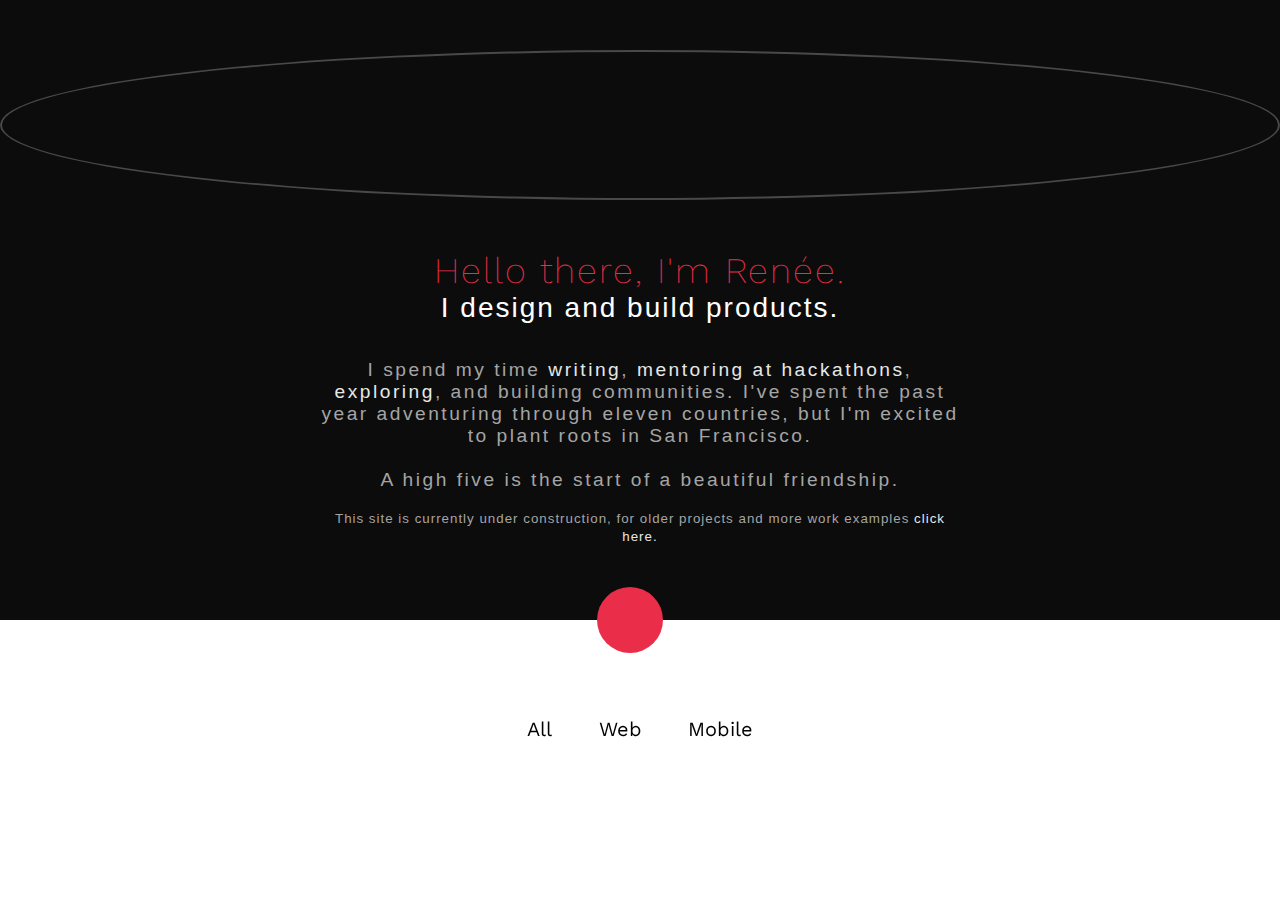
==== commit 35ccdc4c: "rendering fix" ====
--- a/index.html
+++ b/index.html
@@ -10,7 +10,7 @@
   <link rel='icon' href='img/favicon.png' type='image/png' />
   <link rel="stylesheet" type="text/css" href="slick/slick.css" />
   <link rel="stylesheet" type="text/css" href="slick/slick-theme.css" />
-  <link rel="stylesheet" href="https://maxcdn.bootstrapcdn.com/font-awesome/4.5.0/css/font-awesome.min.css">
+  <link rel="stylesheet" type="text/css" href="css/font-awesome/css/font-awesome.min.css">
   <link rel="stylesheet" type="text/css" href="css/style.css" />
   <link href='https://fonts.googleapis.com/css?family=Work+Sans:400,500,600' rel='stylesheet' type='text/css'>
 </head>
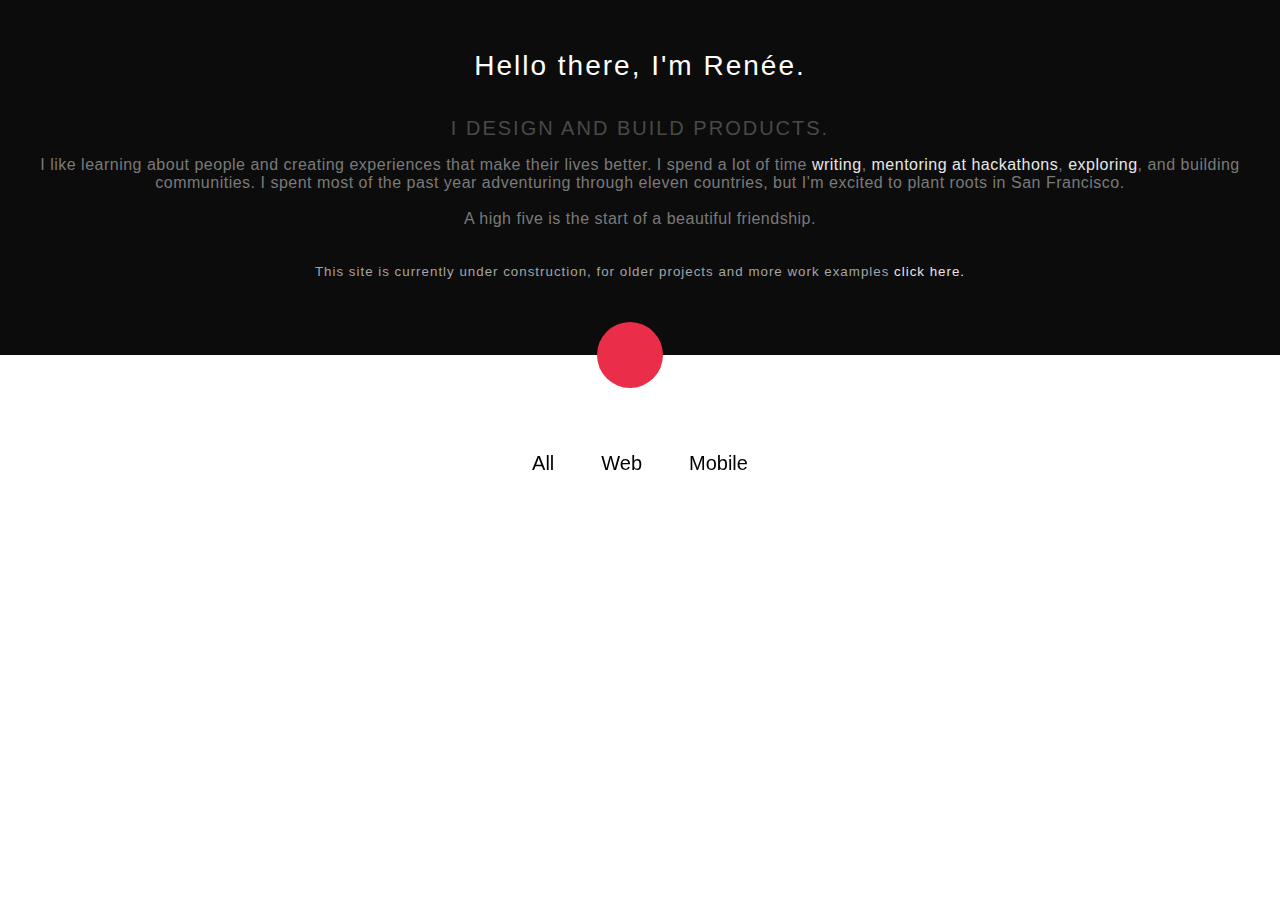
==== commit d8abc77a: "fix broken link" ====
--- a/index.html
+++ b/index.html
@@ -12,7 +12,7 @@
   <link rel="stylesheet" type="text/css" href="slick/slick-theme.css" />
   <link rel="stylesheet" type="text/css" href="css/font-awesome/css/font-awesome.min.css">
   <link rel="stylesheet" type="text/css" href="css/style.css" />
-  <link href='https://fonts.googleapis.com/css?family=Work+Sans:400,500,600' rel='stylesheet' type='text/css'>
+  <link href='https://fonts.googleapis.com/css?family=Muli:400,300,300italic,400italic' rel='stylesheet' type='text/css'>
 </head>
 
 <body>
@@ -20,21 +20,23 @@
   <!-- about -->
   <section class="about">
     <div class="bio">
-      <img src="img/megg.jpg" class="me">
-      <div class="text">
-        <b>Hello there, I'm Renée.</b>
-        <h1>I design and build products.</h1>
-        <h3>I spend my time <a href="https://www.medium/com/@reneepadgham" target="blank">writing</a>, <a href="http://hacker.fund/" target="blank">mentoring at hackathons</a>, <a href="https://www.instagram.com/@reneepadgham" target="blank">exploring</a>, and building communities.
-        I've spent the past year adventuring through eleven countries, but I'm excited to plant roots in San Francisco.<br /><br />
-        <span class="high-five">A high five is the start of a beautiful friendship.</span></h3><br />
-        <small>This site is currently under construction, for older projects and more work examples <a href="http://www.chelseapadgham.com/" target="_blank">click here.</a></small>
-        <span class="mobile-contact">
-          <a href="mailto:renee@padgham.com"><i class="fa fa-envelope-o"></i></a>
+      <h1>Hello there, I'm Renée.</h1>
+      <h2>I design and build products.</h2>
+      <p>I like learning about people and creating experiences that make their lives better. I spend a lot of time <a href="https://www.medium/com/@reneepadgham" target="blank">writing</a>, <a href="http://hacker.fund/" target="blank">mentoring at hackathons</a>, <a href="https://www.instagram.com/reneepadgham" target="blank">exploring</a>,
+        and building communities. I spent most of the past year adventuring through eleven countries, but I'm excited to plant roots in San Francisco.
+        <br />
+        <br />
+        <span class="high-five">A high five is the start of a beautiful friendship.</span></p>
+      <br />
+      <small>This site is currently under construction, for older projects and more work examples <a href="http://www.chelseapadgham.com/" target="_blank">click here.</a></small>
+      <span class="mobile-contact">
+          <a href="mailto:renee@padgham.com"><i class="fa fa-envelope"></i></a>
+          <a href="https://www.linkedin.com/in/reneepadgham" target="_blank"><i class="fa fa-linkedin"></i></a>
+          <a href="https://www.instagram.com/reneepadgham/" target="_blank"><i class="fa fa-instagram"></i></a>
           <a href="https://medium.com/@reneepadgham" target="_blank"><i class="fa fa-medium"></i></a>
-          <a href="https://www.instagram.com/reneepadgham/" target="_blank"><i class="fa fa-instagram"></i></a>
-          <a href="https://www.linkedin.com/in/reneepadgham" target="_blank"><i class="fa fa-linkedin"></i></a>
+          <a href="https://www.facebook.com/reneepadgham" target="_blank"><i class="fa fa-facebook"></i></a>
+          <a href="https://twitter.com/reneepadgham" target="_blank"><i class="fa fa-twitter"></i></a>
         </span>
-      </div>
     </div>
   </section>
 
@@ -47,19 +49,17 @@
       </label>
 
       <a href="https://medium.com/@reneepadgham" target="_blank" class="menu-item"> <i class="fa fa-medium"></i> </a>
+      <a href="https://www.facebook.com/reneepadgham" target="_blank" class="menu-item"><i class="fa fa-facebook"></i></a>
+      <a href="https://twitter.com/reneepadgham" target="_blank" class="menu-item"><i class="fa fa-twitter"></i></a>
       <a href="https://www.instagram.com/reneepadgham/" target="_blank" class="menu-item"> <i class="fa fa-instagram"></i> </a>
       <a href="https://www.linkedin.com/in/reneepadgham" target="_blank" class="menu-item"> <i class="fa fa-linkedin"></i> </a>
       <a href="mailto:renee@padgham.com" class="menu-item"> <i class="fa fa-envelope-o"></i> </a>
-
     </nav>
   </div>
 
   <!-- projects -->
 
   <section class="work">
-    <!-- <h1>
-      <i class="fa fa-pencil"></i> + <i class="fa fa-code"></i> = <i class="fa fa-heart"></i>
-    </h1> -->
     <div id="Container" class="container">
       <div class="controls">
         <button class="filter" data-filter="all">All</button>
@@ -68,9 +68,9 @@
       </div>
       <div class="md-trigger thumbnail mix web" data-modal="modal-2">
         <img src="img/gigster.jpg" class="trigger-img">
-        <h2>Gigster</h2>
-        <h4>Design | Development</h4>
-        <h5>(HTML, CSS, Javascript)</h5>
+        <h3>Gigster</h3>
+        <h4>Design | Development<br />
+        (HTML, CSS, Javascript)</h4>
       </div>
       <div class="md-modal md-effect" id="modal-2">
         <div class="md-content">
@@ -80,15 +80,21 @@
           </div>
           <div class="project-details">
             <div class="segment">
-              <h3>Gigster</h3>
-              <h4>Design | Front-End Development (HTML, CSS, Javascript)</h4>
-            </div>
-            <div class="segment">
-              <h2>Product:</h2> Gigster is an on-demand software development platform.
-            </div>
-            <div class="segment">
-              <h2>Project Details:</h2> Product Managers and Developers need to quickly see the status of their project on two primary metrics: timeliness and customer satisfaction. We created a visual interface using a progress bar for timeliness and an emoticon face for customer
-              satisfaction. They have potential states of all's good (green), be careful (orange), and this is going south quickly (red) to notify users when action is necessary.
+              <h2 class="pt-title">Gigster</h2>
+              <h4>Design | Front-End Development<br />(HTML, CSS, Javascript)</h4>
+            </div>
+            <div class="segment">
+              <h3>Product:</h3>
+              <p>
+                Gigster is an on-demand software development platform.
+              </p>
+            </div>
+            <div class="segment">
+              <h3>Project Details:</h3>
+              <p>
+                Product Managers and Developers need to quickly see the status of their project on two primary metrics: timeliness and customer satisfaction. We created a visual interface using a progress bar for timeliness and an emoticon face for customer satisfaction.
+                They have potential states of all's good (green), be careful (orange), and this is going south quickly (red) to notify users when action is necessary.
+              </p>
             </div>
           </div>
           <button class="md-close">&#10005;</button>
@@ -96,7 +102,7 @@
       </div>
       <div class="md-trigger thumbnail mix web" data-modal="modal-1">
         <img src="img/gamesmith-carousel.jpg" class="trigger-img">
-        <h2>Gamesmith</h2>
+        <h3>Gamesmith</h3>
         <h4>Design</h4>
       </div>
       <div class="md-modal md-effect" id="modal-1">
@@ -106,24 +112,32 @@
             <div><img src="img/gamesmith-card.jpg" class="macbook"></div>
           </div>
           <div class="project-details">
-            <h3>Gamesmith</h3>
-            <h4>Design</h4>
-            <p>
-              <h2>Product:</h2> Gamesmith is the authoritative who's who of video game professionals.
-              <br />
-              <br />
-              <h2>Project Details:</h2>We wanted to combine the clean feel of a networking site with the modern playfulness of a game. The primary mechanism is a deck of cards containing other professionals in your network. Each user has a card which lists their accomplishments,
-              and users can validate or invalidate other user's accomplishments. I created a color palette based on video game imagery, and I combined clean typography with modern iconography to give the content heavy product a lighter feel.
-            </p>
+            <div class="segment">
+              <h2 class="pt-title">Gamesmith</h2>
+              <h4>Design</h4>
+            </div>
+            <div class="segment">
+              <h3>Product:</h3>
+              <p>
+                Gamesmith is the authoritative who's who of video game professionals.
+              </p>
+            </div>
+            <div class="segment">
+              <h3>Project Details:</h3>
+              <p>
+                We wanted to combine the clean feel of a networking site with the modern playfulness of a game. The primary mechanism is a deck of cards containing other professionals in your network. Each user has a card which lists their accomplishments, and users
+                can validate or invalidate other user's accomplishments. I created a color palette based on video game imagery, and I combined clean typography with modern iconography to give the content heavy product a lighter feel.
+              </p>
+            </div>
           </div>
           <button class="md-close">&#10005;</button>
         </div>
       </div>
       <div class="md-trigger thumbnail mix web" data-modal="modal-3">
         <img src="img/coinmotion.jpg" class="trigger-img">
-        <h2>Coinmotion</h2>
-        <h4>Design | Development</h4>
-        <h5>(HTML, CSS, Javascript)</h5>
+        <h3>Coinmotion</h3>
+        <h4>Design | Development<br />
+      (HTML, CSS, Javascript)</h4>
       </div>
       <div class="md-modal md-effect" id="modal-3">
         <div class="md-content">
@@ -131,23 +145,31 @@
             <div><img src="img/coinmotion.jpg" class="macbook"></div>
           </div>
           <div class="project-details">
-            <h3>Coinmotion</h3>
-            <h4>Design | Development (HTML, CSS, Javascript)</h4>
-            <p>
-              <h2>Product:</h2>Bitcoin. Easy, fast, the way it should be.
-              <br />
-              <br />
-              <h2>Project Details:</h2>We had two goals: 1.) make a large amount of textual information more visual, and 2.) increase engagement with the site. We wanted to take the many possible actions/views on the primary wallet interface and consolidate them into a single
-              screen view. We did this by giving send money (one of the highest use cases) a permanent home at the top and moving less common transactional flows into modals. We also added in light gamification of the registration system to increase the
-              amount of information provided.
-            </p>
+            <div class="segment">
+              <h2 class="pt-title">Coinmotion</h2>
+              <h4>Design | Front-End Development<br />(HTML, CSS, Javascript)</h4>
+            </div>
+            <div class="segment">
+              <h3>Product:</h3>
+              <p>
+                Bitcoin. Easy, fast, the way it should be.
+              </p>
+            </div>
+            <div class="segment">
+              <h3>Project Details:</h3>
+              <p>
+                We had two goals: 1.) make a large amount of textual information more visual, and 2.) increase engagement with the site. We wanted to take the many possible actions/views on the primary wallet interface and consolidate them into a single screen view.
+                We did this by giving send money (one of the highest use cases) a permanent home at the top and moving less common transactional flows into modals. We also added in light gamification of the registration system to increase the amount of
+                information provided.
+              </p>6
+            </div>
           </div>
           <button class="md-close">&#10005;</button>
         </div>
       </div>
       <div class="md-trigger thumbnail mix web" data-modal="modal-4">
         <img src="img/itripsmart.jpg" class="trigger-img">
-        <h2>iTripSmart</h2>
+        <h3>iTripSmart</h3>
         <h4>Design</h4>
       </div>
       <div class="md-modal md-effect" id="modal-4">
@@ -158,24 +180,32 @@
             <div><img src="img/itripsmart-landing-how.jpg" class="macbook"></div>
           </div>
           <div class="project-details">
-            <h3>iTripSmart</h3>
-            <h4>Design</h4>
-            <p>
-              <h2>Product:</h2>Intelligent personalized trip planning.
-              <br />
-              <br />
-              <h2>Project Details:</h2>We wanted to create a single page experience for road trip planning. We did this by implementing a navigation pane on the left side and an information pane on the right side. Within these users can select their interest preferences, view
-              information on potential stops, and add or remove stops. All trip information is saved in their profile, along with pictures from their trip, to create a visual record of their adventures.
-            </p>
+            <div class="segment">
+              <h2 class="pt-title">iTripSmart</h2>
+              <h4>Design</h4>
+            </div>
+            <div class="segment">
+              <h3>Product:</h3>
+              <p>
+                Intelligent personalized trip planning.
+              </p>
+            </div>
+            <div class="segment">
+              <h3>Project Details:</h3>
+              <p>
+                We wanted to create a single page experience for road trip planning. We did this by implementing a navigation pane on the left side and an information pane on the right side. Within these users can select their interest preferences, view information on
+                potential stops, and add or remove stops. All trip information is saved in their profile, along with pictures from their trip, to create a visual record of their adventures.
+              </p>
+            </div>
           </div>
           <button class="md-close">&#10005;</button>
         </div>
       </div>
       <div class="md-trigger thumbnail mix mobile" data-modal="modal-5">
         <img src="img/riskmaster-thumb.jpg" class="iphone trigger-img">
-        <h2>Riskmaster</h2>
-        <h4>Design | Development</h4>
-        <h5>(Obj-C)</h5>
+        <h3>Riskmaster</h3>
+        <h4>Design | Development<br />
+        (Obj-C)</h4>
       </div>
       <div class="md-modal md-effect" id="modal-5">
         <div class="md-content">
@@ -185,23 +215,31 @@
             <div><img src="img/riskmaster-grid.jpg" class="slider-iphone"></div>
           </div>
           <div class="project-details">
-            <h3>Riskmaster</h3>
-            <h4>Design | Development (Obj-C)</h4>
-            <p>
-              <h2>Product:</h2>A visual portfolio management tool.
-              <br />
-              <br />
-              <h2>Project Details:</h2>Tim Draper asked me to create an application for him to easily monitor and view information on the investments he's made from his personal funds. We decided to make a no frills interface - clean, simple, and easily readable. There were two
-              primary use cases we designed for: a.) the ability to swipe through all investments in a card-like interface, and b.) the ability to quickly skim through companies by category or fund. The card back also contained information on the CEO
-              and current stock performance (not pictured).
-            </p>
+            <div class="segment">
+              <h2 class="pt-title">Riskmaster</h2>
+              <h4>Design | Development<br />(Obj-C)</h4>
+            </div>
+            <div class="segment">
+              <h3>Product:</h3>
+              <p>
+                A visual portfolio management tool.
+              </p>
+            </div>
+            <div class="segment">
+              <h3>Project Details:</h3>
+              <p>
+                Tim Draper asked me to create an application for him to easily monitor and view information on the investments he's made from his personal funds. We decided to make a no frills interface - clean, simple, and easily readable. There were two primary use
+                cases we designed for: a.) the ability to swipe through all investments in a card-like interface, and b.) the ability to quickly skim through companies by category or fund. The card back also contained information on the CEO and current
+                stock performance (not pictured).
+              </p>
+            </div>
           </div>
           <button class="md-close">&#10005;</button>
         </div>
       </div>
       <div class="md-trigger thumbnail mix mobile" data-modal="modal-6">
         <img src="img/fantasystock-thumb.jpg" class="iphone trigger-img">
-        <h2>Fantasy Stocks</h2>
+        <h3>Fantasy Stocks</h3>
         <h4>Design</h4>
       </div>
       <div class="md-modal md-effect" id="modal-6">
@@ -212,14 +250,22 @@
             <div><img src="img/fantasystocks-profile.jpg" class="slider-iphone"></div>
           </div>
           <div class="project-details">
-            <h3>Fantasy Stocks</h3>
-            <h4>Design</h4>
-            <p>
-              <h2>Product:</h2>Fantasy competition based on stock performance.
-              <br />
-              <br />
-              <h2>Project Details:</h2>Users are able to pick stocks, keep up with company news, and compete with friends without the monetary risk of actual stock purchases.
-            </p>
+            <div class="segment">
+              <h2 class="pt-title">Fantasy Stocks</h2>
+              <h4>Design</h4>
+            </div>
+            <div class="segment">
+              <h3>Product:</h3>
+              <p>
+                 Fantasy competition based on stock performance.
+              </p>
+            </div>
+            <div class="segment">
+              <h3>Project Details:</h3>
+              <p>
+             Users are able to pick stocks, keep up with company news, and compete with friends without the monetary risk of actual stock purchases.
+              </p>
+            </div>
           </div>
           <button class="md-close">&#10005;</button>
         </div>
@@ -230,27 +276,6 @@
     </div>
   </section>
 
-  <!-- svg menu filters -->
-  <svg xmlns="http://www.w3.org/2000/svg" version="1.1">
-    <defs>
-      <filter id="shadowed-goo">
-        <feGaussianBlur in="SourceGraphic" result="blur" stdDeviation="10" />
-        <feColorMatrix in="blur" mode="matrix" values="1 0 0 0 0  0 1 0 0 0  0 0 1 0 0  0 0 0 18 -7" result="goo" />
-        <feGaussianBlur in="goo" stdDeviation="3" result="shadow" />
-        <feColorMatrix in="shadow" mode="matrix" values="0 0 0 0 0  0 0 0 0 0  0 0 0 0 0  0 0 0 1 -0.2" result="shadow" />
-        <feOffset in="shadow" dx="1" dy="1" result="shadow" />
-        <feComposite in2="shadow" in="goo" result="goo" />
-        <feComposite in2="goo" in="SourceGraphic" result="mix" />
-      </filter>
-
-      <filter id="goo">
-        <feGaussianBlur in="SourceGraphic" result="blur" stdDeviation="10" />
-        <feColorMatrix in="blur" mode="matrix" values="1 0 0 0 0  0 1 0 0 0  0 0 1 0 0  0 0 0 18 -7" result="goo" />
-        <feComposite in2="goo" in="SourceGraphic" result="mix" />
-      </filter>
-    </defs>
-  </svg>
-
   <script type="text/javascript" src="js/jquery-1.12.1.min.js"></script>
   <script type="text/javascript" src="js/classie.js"></script>
   <script type="text/javascript" src="slick/slick.min.js"></script>
--- a/css/style.css
+++ b/css/style.css
@@ -237,8 +237,9 @@
 
 /* ----------- MENU ----------- */
 .menu {
-  -webkit-filter: url("..#shadowed-goo");
-  filter: url("..#shadowed-goo"); }
+  -moz-filter: url("..#shadowed-goo");
+  -webkit-filter: url("#shadowed-goo");
+  filter: url("#shadowed-goo"); }
 
 .menu-item,
 .menu-open-button {
@@ -549,7 +550,8 @@
 
   .container .mix,
   .container .gap {
-    width: 80%; }
+    width: 80%;
+    clear: both; }
 
   button {
     font-size: 2em; } }
